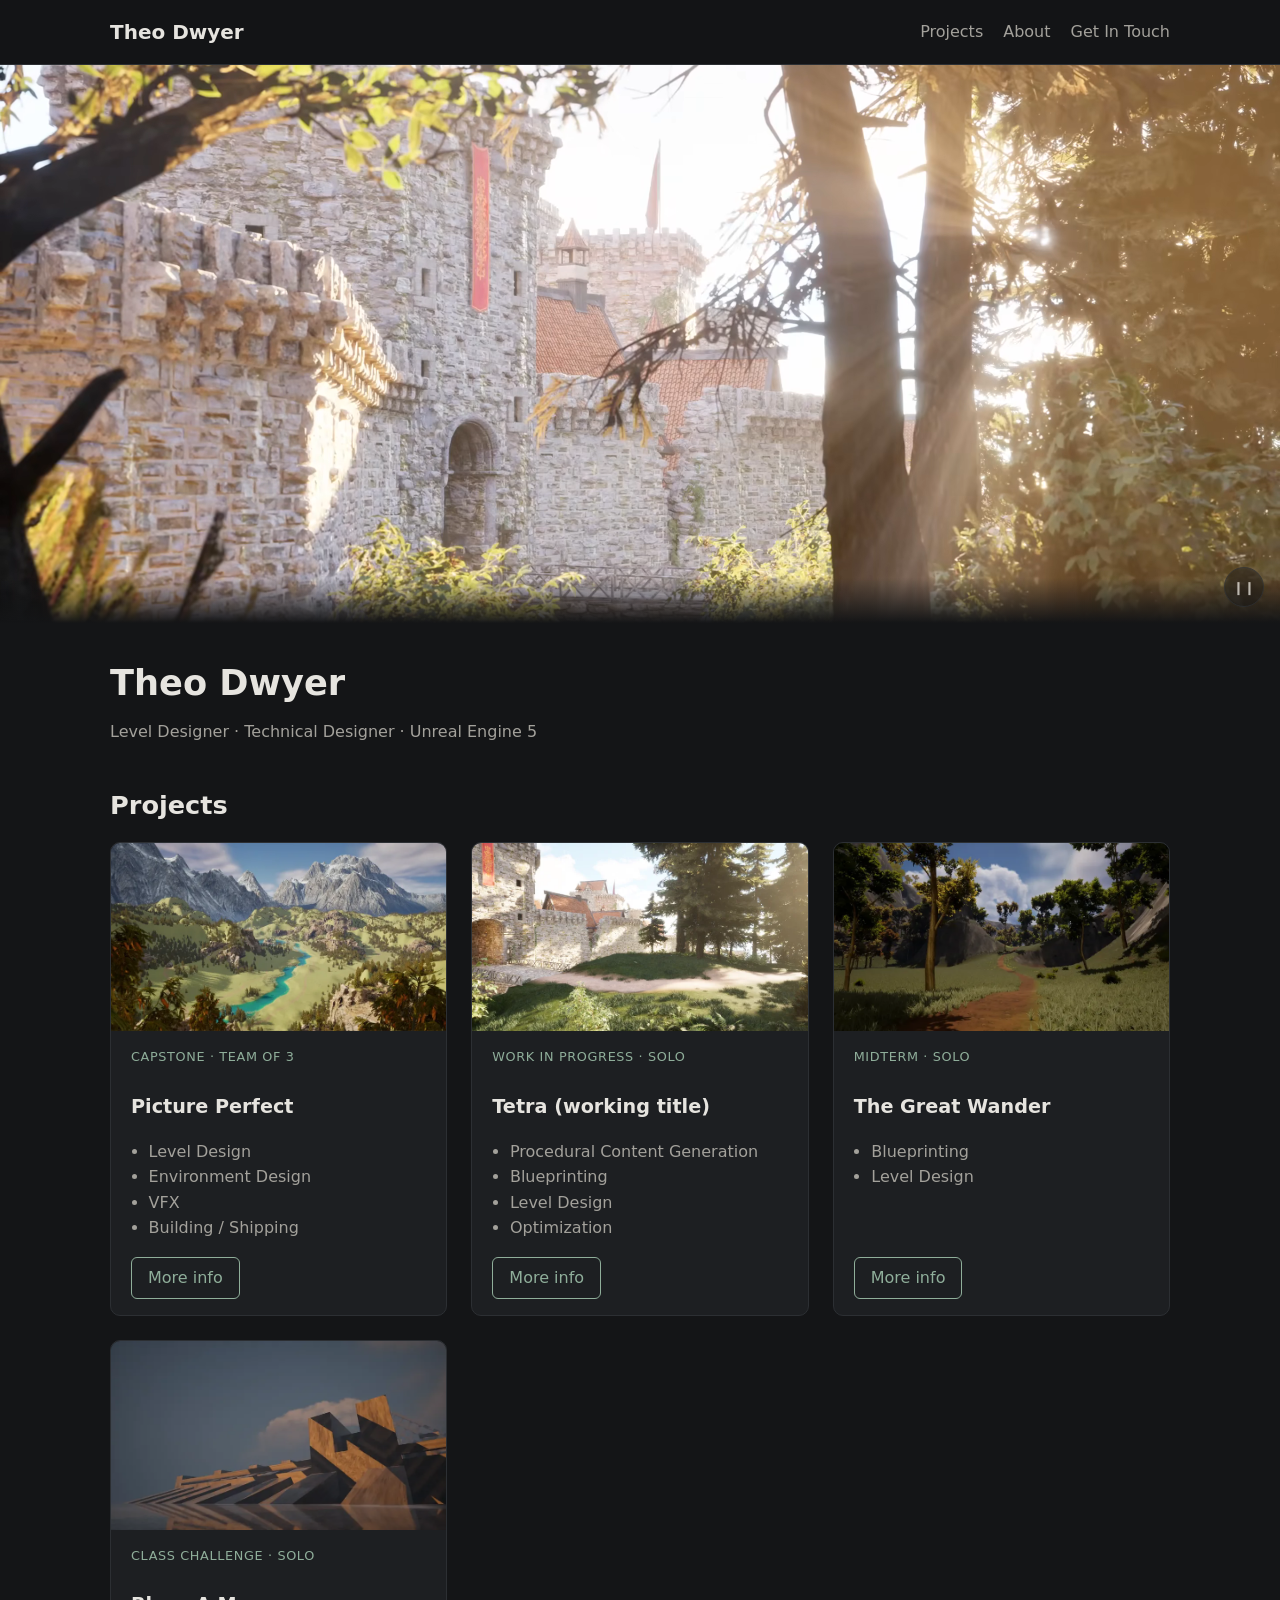
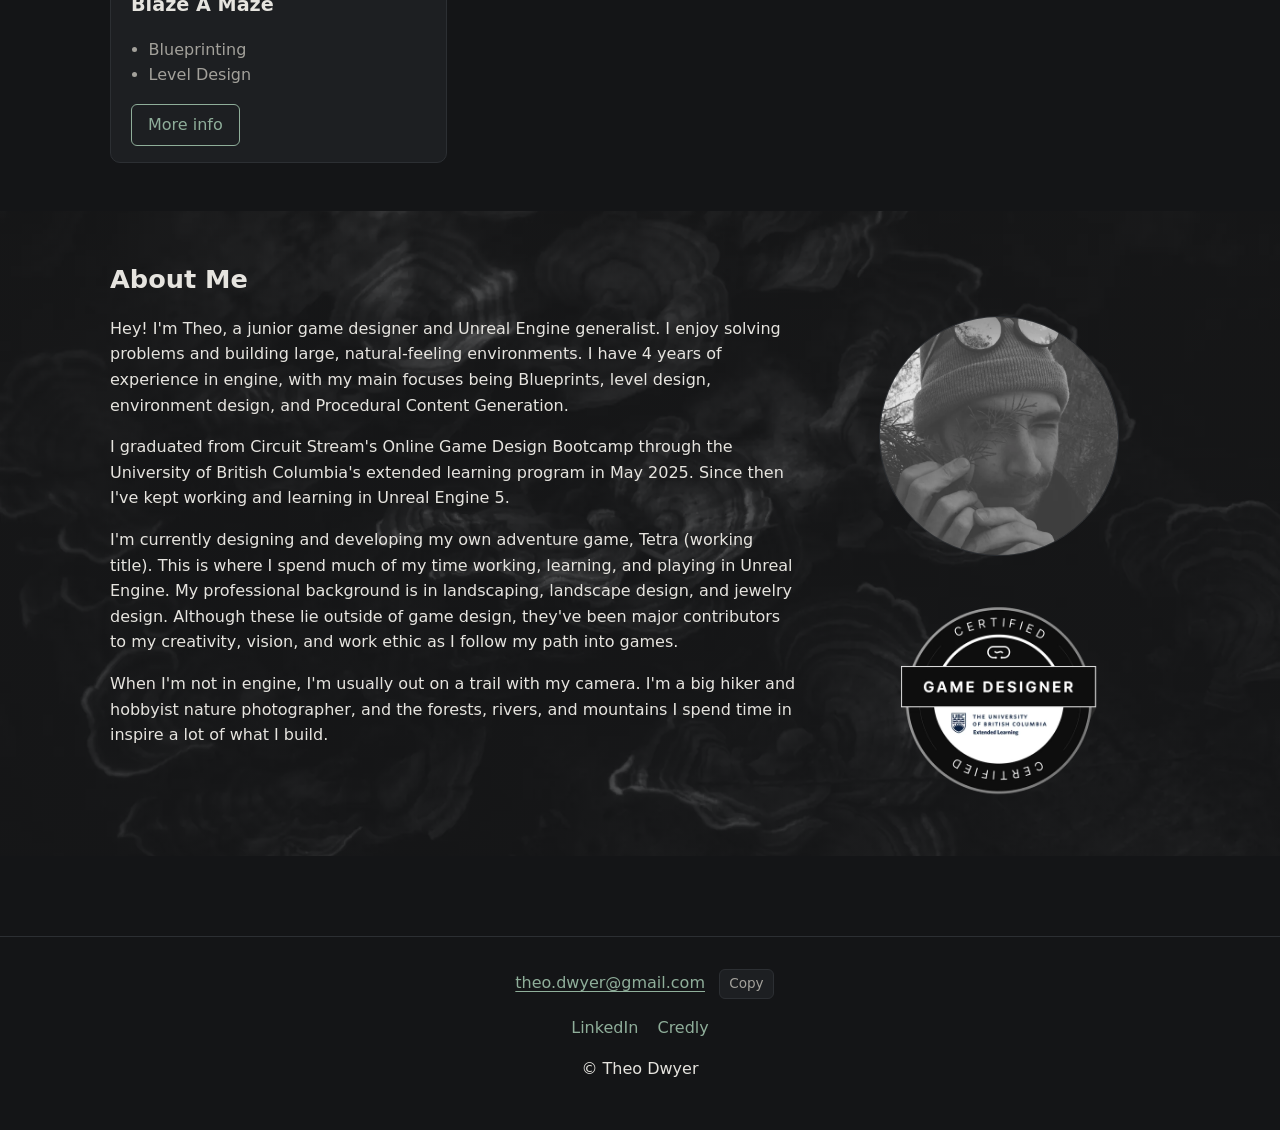
==== index.html @ 7d25a343 "About photo caption: Me in the junipers Co-Authored-By: Claude Opus 5.5 <noreply@anthropic.com> Clau" ====
<!DOCTYPE html>
<html lang="en">
<head>
<meta charset="UTF-8">
<meta name="viewport" content="width=device-width, initial-scale=1">
<title>Theo Dwyer | Level & Technical Designer</title>
<meta name="description" content="Portfolio of Theo Dwyer, junior level and technical designer working in Unreal Engine 5.">
<link rel="stylesheet" href="style.css?v=12">
</head>
<body>
<header><nav>
  <a class="name" href="index.html">Theo Dwyer</a>
  <ul><li><a href="#projects">Projects</a></li><li><a href="#about">About</a></li><li><a href="#contact">Get In Touch</a></li></ul>
</nav></header>

<section class="hero" style="background-image:url('video/tetra-hero-poster.webp?v=3')">
  <video autoplay muted loop playsinline preload="metadata" poster="video/tetra-hero-poster.webp?v=3" aria-hidden="true"></video>
  <button class="hero-toggle" type="button" aria-label="Pause background video">&#10073;&#10073;</button>
</section>
<script>
(function () {
  var hero = document.querySelector('.hero'), v = hero.querySelector('video'), b = hero.querySelector('.hero-toggle');
  // Visitors who prefer reduced motion just see the still frame, and the video never downloads.
  if (window.matchMedia('(prefers-reduced-motion: reduce)').matches) { v.remove(); b.remove(); return; }
  // Big screens get 1080p (AV1 where the browser supports it, otherwise H.264); phones get a lighter 720p file.
  var wide = window.matchMedia('(min-width: 900px)').matches;
  v.src = !wide ? 'video/tetra-hero-720.mp4?v=3'
    : v.canPlayType('video/mp4; codecs="av01.0.08M.08"') ? 'video/tetra-hero-1080-av1.mp4?v=3'
    : 'video/tetra-hero-1080.mp4?v=3';
  function sync() {
    b.innerHTML = v.paused ? '&#9654;' : '&#10073;&#10073;';
    b.setAttribute('aria-label', v.paused ? 'Play background video' : 'Pause background video');
  }
  v.addEventListener('play', sync); v.addEventListener('pause', sync); sync();
  v.addEventListener('error', function () { b.remove(); });
  b.addEventListener('click', function () { if (v.paused) { v.play().catch(function () {}); } else { v.pause(); } });
})();
</script>

<main>
  <h1>Theo Dwyer</h1>
  <p class="muted">Level Designer · Technical Designer · Unreal Engine 5</p>

  <h2 id="projects">Projects</h2>
  <div class="grid">
    <!-- To add a project: copy one card, change the image, text, and link -->
    <div class="card">
      <a class="card-img" href="picture-perfect.html" tabindex="-1" aria-hidden="true"><img src="images/picture-perfect/picture-perfect-landscape1billion-card.webp" alt=""></a>
      <div class="body">
        <span class="tag">Capstone · Team of 3</span>
        <h3>Picture Perfect</h3>
        <ul><li>Level Design</li><li>Environment Design</li><li>VFX</li><li>Building / Shipping</li></ul>
        <a class="btn" href="picture-perfect.html">More info</a>
      </div>
    </div>
    <div class="card">
      <a class="card-img" href="tetra.html" tabindex="-1" aria-hidden="true"><img loading="lazy" src="images/tetra/screenshot00163-card.webp" alt=""></a>
      <div class="body">
        <span class="tag">Work in progress · Solo</span>
        <h3>Tetra (working title)</h3>
        <ul><li>Procedural Content Generation</li><li>Blueprinting</li><li>Level Design</li><li>Optimization</li></ul>
        <a class="btn" href="tetra.html">More info</a>
      </div>
    </div>
    <div class="card">
      <a class="card-img" href="the-great-wander.html" tabindex="-1" aria-hidden="true"><img loading="lazy" src="images/the-great-wander/screenshot00004-card.webp" alt=""></a>
      <div class="body">
        <span class="tag">Midterm · Solo</span>
        <h3>The Great Wander</h3>
        <ul><li>Blueprinting</li><li>Level Design</li></ul>
        <a class="btn" href="the-great-wander.html">More info</a>
      </div>
    </div>
    <div class="card">
      <a class="card-img" href="blaze-a-maze.html" tabindex="-1" aria-hidden="true"><img loading="lazy" src="images/blaze-a-maze/screenshot00019-card.webp" alt=""></a>
      <div class="body">
        <span class="tag">Class challenge · Solo</span>
        <h3>Blaze A Maze</h3>
        <ul><li>Blueprinting</li><li>Level Design</li></ul>
        <a class="btn" href="blaze-a-maze.html">More info</a>
      </div>
    </div>
  </div>

<section class="about-band" aria-labelledby="about">
  <h2 id="about">About Me</h2>
  <div class="about">
    <div>
      <p>Hey! I'm Theo, a junior game designer and Unreal Engine generalist. I enjoy solving problems and building large, natural-feeling environments. I have 4 years of experience in engine, with my main focuses being Blueprints, level design, environment design, and Procedural Content Generation.</p>
      <p>I graduated from Circuit Stream's Online Game Design Bootcamp through the University of British Columbia's extended learning program in May 2025. Since then I've kept working and learning in Unreal Engine 5.</p>
      <p>I'm currently designing and developing my own adventure game, Tetra (working title). This is where I spend much of my time working, learning, and playing in Unreal Engine. My professional background is in landscaping, landscape design, and jewelry design. Although these lie outside of game design, they've been major contributors to my creativity, vision, and work ethic as I follow my path into games.</p>
      <p>When I'm not in engine, I'm usually out on a trail with my camera. I'm a big hiker and hobbyist nature photographer, and the forests, rivers, and mountains I spend time in inspire a lot of what I build.</p>
    </div>
    <div class="pics">
      <img class="portrait" loading="lazy" src="images/about/juniper-portrait.webp" width="640" height="640" alt="Me in the junipers">
      <a class="badge" href="https://www.credly.com/badges/b016af10-5c86-4a6a-9766-f2f35e834133/public_url" title="View my certification on Credly"><img loading="lazy" src="images/about/certified-game-designer-badge.webp" width="480" height="480" alt="Certified Game Designer badge, Circuit Stream and UBC Extended Learning. Opens on Credly"></a>
    </div>
  </div>
</section>
</main>

<footer id="contact">
  <p><a href="mailto:theo.dwyer@gmail.com">theo.dwyer@gmail.com</a></p>
  <p><a href="https://www.linkedin.com/in/theo-dwyer">LinkedIn</a><a href="https://www.credly.com/badges/b016af10-5c86-4a6a-9766-f2f35e834133/public_url">Credly</a></p>
  <p>© Theo Dwyer</p>
</footer>
<script src="lightbox.js?v=4" defer></script>
<script src="site.js?v=1" defer></script>
<script data-goatcounter="https://ehlien8.goatcounter.com/count" async src="https://gc.zgo.at/count.js"></script>
</body>
</html>
---- style.css ----
:root{--bg:#141517;--panel:#1d1f22;--text:#e6e4df;--muted:#a3a19b;--accent:#8fae9a;--line:#2c2f33}
*{box-sizing:border-box;margin:0;padding:0}
body{background:var(--bg);color:var(--text);font-family:system-ui,-apple-system,"Segoe UI",Roboto,sans-serif;line-height:1.6}
[id]{scroll-margin-top:6rem}
a{color:var(--accent);text-decoration:none}a:hover{text-decoration:underline}
img{max-width:100%;display:block;border-radius:6px}
header{position:sticky;top:0;background:rgba(20,21,23,.92);backdrop-filter:blur(6px);border-bottom:1px solid var(--line);z-index:10}
nav{max-width:1100px;margin:auto;display:flex;justify-content:space-between;align-items:center;padding:1rem 1.25rem;flex-wrap:wrap;gap:.5rem}
nav .name{font-size:1.25rem;font-weight:600;color:var(--text)}
nav ul{list-style:none;display:flex;gap:1.25rem}nav ul a{color:var(--muted)}nav ul a:hover{color:var(--text)}
main{max-width:1100px;margin:auto;padding:2rem 1.25rem}
h1{font-size:2.2rem;margin-bottom:.5rem}h2{font-size:1.6rem;margin:2.5rem 0 1rem}h3{font-size:1.2rem;margin:1.5rem 0 .5rem}
p{margin-bottom:1rem;color:var(--text)}.muted{color:var(--muted)}
.grid{display:grid;grid-template-columns:repeat(auto-fit,minmax(min(260px,100%),1fr));gap:1.5rem}
.card{background:var(--panel);border:1px solid var(--line);border-radius:10px;overflow:hidden;display:flex;flex-direction:column;transition:transform .15s}
.card:hover{transform:translateY(-3px)}
.card img{border-radius:0;aspect-ratio:16/9;object-fit:cover}
.card .body{padding:1rem 1.25rem;flex:1;display:flex;flex-direction:column}
.card .tag{font-size:.8rem;color:var(--accent);text-transform:uppercase;letter-spacing:.05em}
.card ul{margin:.5rem 0 1rem 1.1rem;color:var(--muted)}
.btn{margin-top:auto;display:inline-block;border:1px solid var(--accent);padding:.45rem 1rem;border-radius:6px;align-self:flex-start}
.btn:hover{background:var(--accent);color:var(--bg);text-decoration:none}
.about{display:grid;grid-template-columns:2fr 1fr;gap:2rem;align-items:start}
.about .pics{display:grid;gap:1rem}
.gallery{display:grid;grid-template-columns:repeat(auto-fit,minmax(min(300px,100%),1fr));gap:1rem;margin:1rem 0}
.video{position:relative;padding-top:56.25%;margin:1rem 0}.video iframe{position:absolute;inset:0;width:100%;height:100%;border:0;border-radius:6px}
footer{border-top:1px solid var(--line);margin-top:3rem;padding:2rem 1.25rem;text-align:center;color:var(--muted)}
footer a{margin:0 .6rem}
@media(max-width:700px){.about{grid-template-columns:1fr}h1{font-size:1.8rem}}
/* Gallery rows: every image the same shape so rows line up; four-image rows become 2x2 */
@media(min-width:640px){.gallery:has(>:nth-child(4):last-child){grid-template-columns:repeat(2,1fr)}}
.gallery>img,.gallery>figure img{width:100%;aspect-ratio:16/9;object-fit:cover}
.gallery figure{margin:0}
figcaption{margin-top:.4rem;font-size:.9rem}
/* Click-to-enlarge */
main img:not(.card img){cursor:zoom-in}
main img:not(.card img):focus-visible{outline:2px solid var(--accent);outline-offset:3px}
.lightbox{border:0;padding:0;background:transparent;max-width:none;max-height:none;width:100vw;height:100vh;color:var(--text)}
.lightbox::backdrop{background:rgba(10,11,12,.92)}
.lightbox[open]{display:flex;flex-direction:column;align-items:center;justify-content:center;gap:.75rem}
.lightbox img{max-width:calc(100vw - 8rem);max-height:84vh;width:auto;height:auto;object-fit:contain;border-radius:8px;border:1px solid var(--line);box-shadow:0 12px 40px rgba(0,0,0,.6);cursor:zoom-out}
.lightbox p{margin:0;color:var(--muted);text-align:center;padding:0 1rem}
.lightbox button{position:absolute;background:var(--panel);color:var(--text);border:1px solid var(--line);border-radius:6px;font-size:1.4rem;line-height:1;width:2.75rem;height:2.75rem;cursor:pointer}
.lightbox button:hover{border-color:var(--accent)}
.lightbox .lb-close{top:1rem;right:1rem}
.lightbox .lb-prev{left:1rem;top:50%;transform:translateY(-50%)}
.lightbox .lb-next{right:1rem;top:50%;transform:translateY(-50%)}
@media(max-width:700px){.lightbox img{max-width:94vw}.lightbox .lb-prev,.lightbox .lb-next{top:auto;bottom:1rem;transform:none}}
/* Home page video banner */
.hero{position:relative;height:min(62vh,640px);overflow:hidden;background:var(--panel) center/cover no-repeat}
.hero video{position:absolute;inset:0;width:100%;height:100%;object-fit:cover}
.hero::after{content:"";position:absolute;left:0;right:0;bottom:0;height:8%;background:linear-gradient(to bottom,transparent,var(--bg));pointer-events:none}
@media(max-width:700px){.hero{height:42vh}}
@media(prefers-reduced-motion:reduce){.hero video{display:none}}
.hero-toggle{position:absolute;right:1rem;bottom:1rem;z-index:2;width:2.5rem;height:2.5rem;border-radius:50%;border:1px solid var(--line);background:rgba(20,21,23,.6);color:var(--text);font-size:.8rem;cursor:pointer;opacity:.75}
.hero-toggle:hover,.hero-toggle:focus-visible{opacity:1;border-color:var(--accent)}
/* Project videos */
.video-fig{margin:1.25rem 0}
.video-fig video{width:100%;height:auto;display:block;border-radius:6px;background:#000}
.gallery .video-fig{margin:0}
.gallery .video-fig video{aspect-ratio:16/9;object-fit:contain}
.about .badge{display:block;width:min(220px,70%);justify-self:center;margin-top:.5rem}
.about .badge img{width:100%;height:auto;border-radius:0;transition:transform .15s}
.about .badge:hover img{transform:scale(1.03)}
main a img{cursor:pointer}
/* About: full-width band over Theo's turkey tail photo */
.about-band{width:100vw;margin:3rem 0 0 calc(50% - 50vw);padding:3rem max(1.25rem,calc(50vw - 550px + 1.25rem));background:linear-gradient(rgba(20,21,23,.55),rgba(20,21,23,.68)),url("images/about/turkey-tails-bg.webp") center/cover no-repeat}
.about-band h2{margin-top:0}
.about .pics{justify-items:center;gap:1.5rem}
.about .portrait{width:min(260px,70%);aspect-ratio:1;height:auto;object-fit:cover;border-radius:50%;border:1px solid var(--line)}
@media(max-width:700px){.about-band{padding:2.5rem 1.25rem}.about .pics{order:-1}}
.card-img{display:block}
.card-img img{transition:opacity .15s}
.card-img:hover img{opacity:.85}
footer a[href^="mailto:"]{text-decoration:underline;text-underline-offset:3px}
.copy-email{margin-left:.25rem;padding:.2rem .6rem;border:1px solid var(--line);border-radius:6px;background:var(--panel);color:var(--muted);font:inherit;font-size:.85rem;cursor:pointer}
.copy-email:hover,.copy-email:focus-visible{color:var(--text);border-color:var(--accent)}
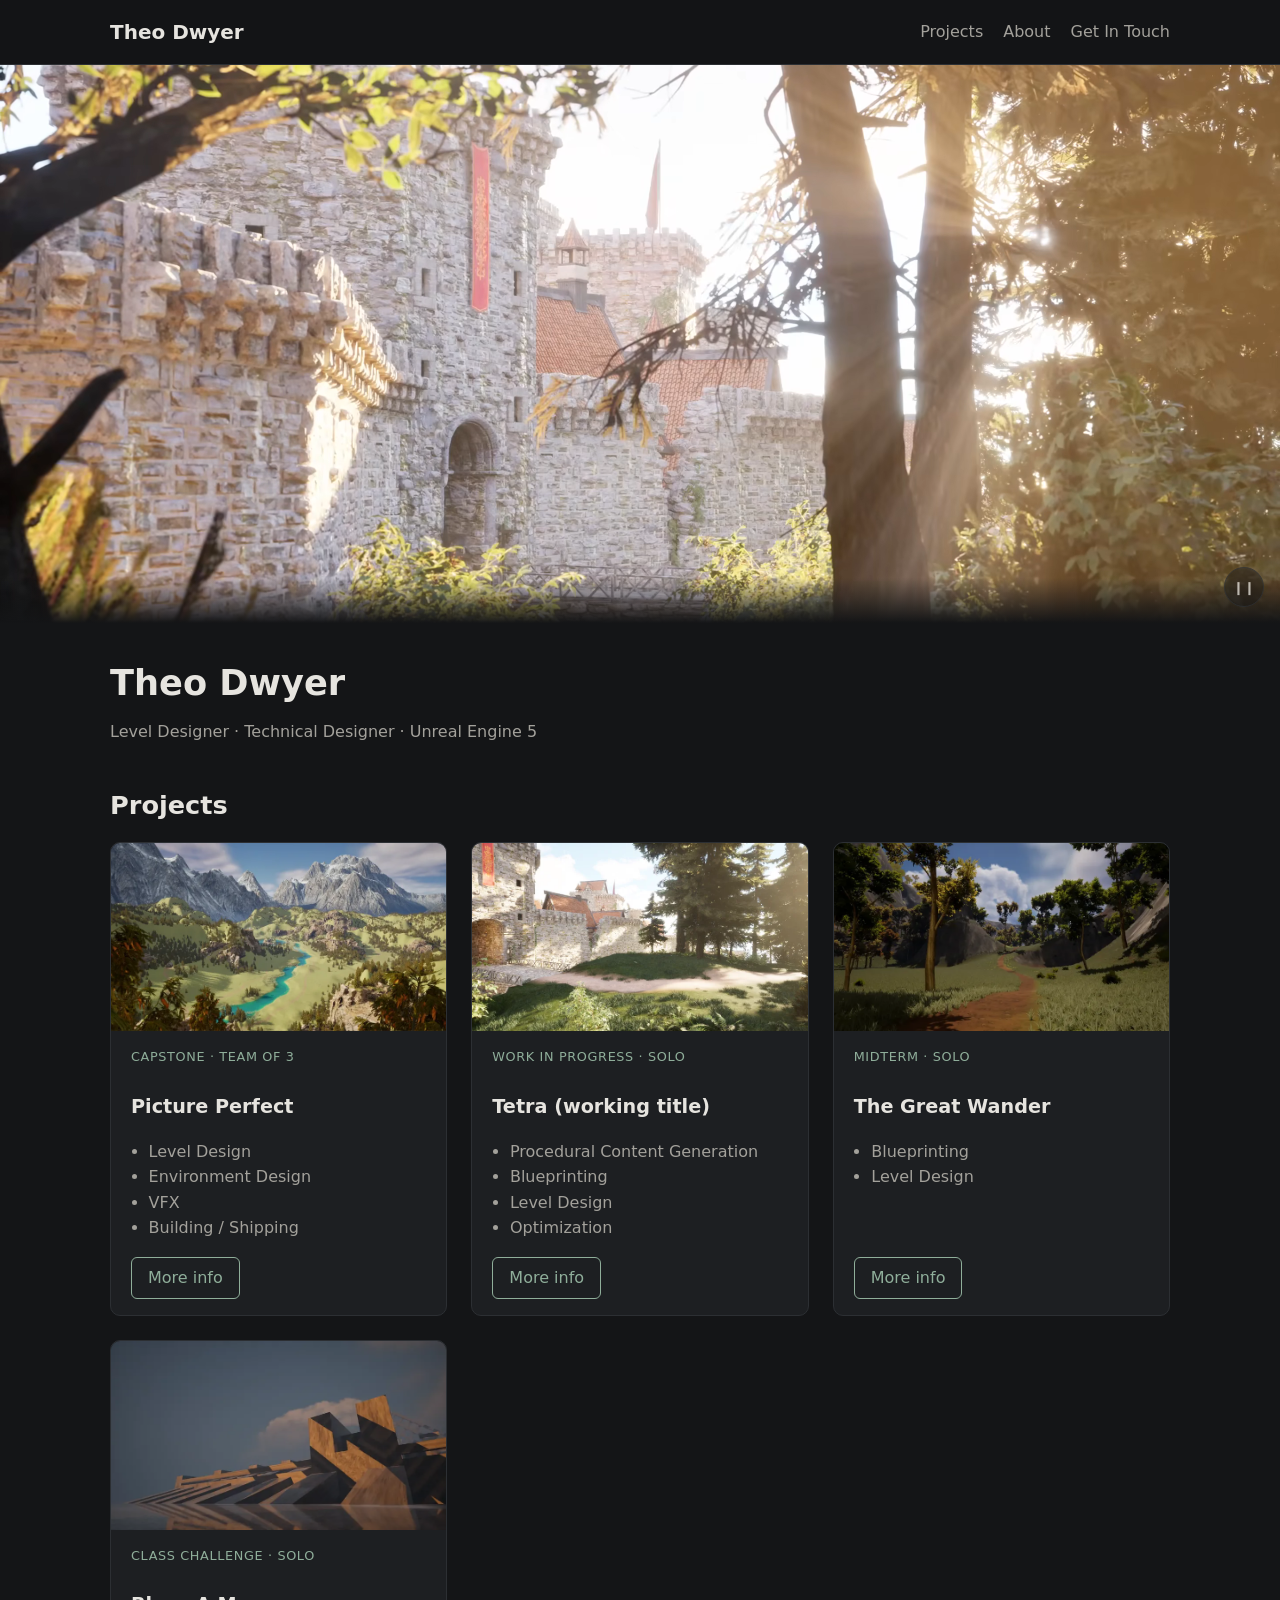
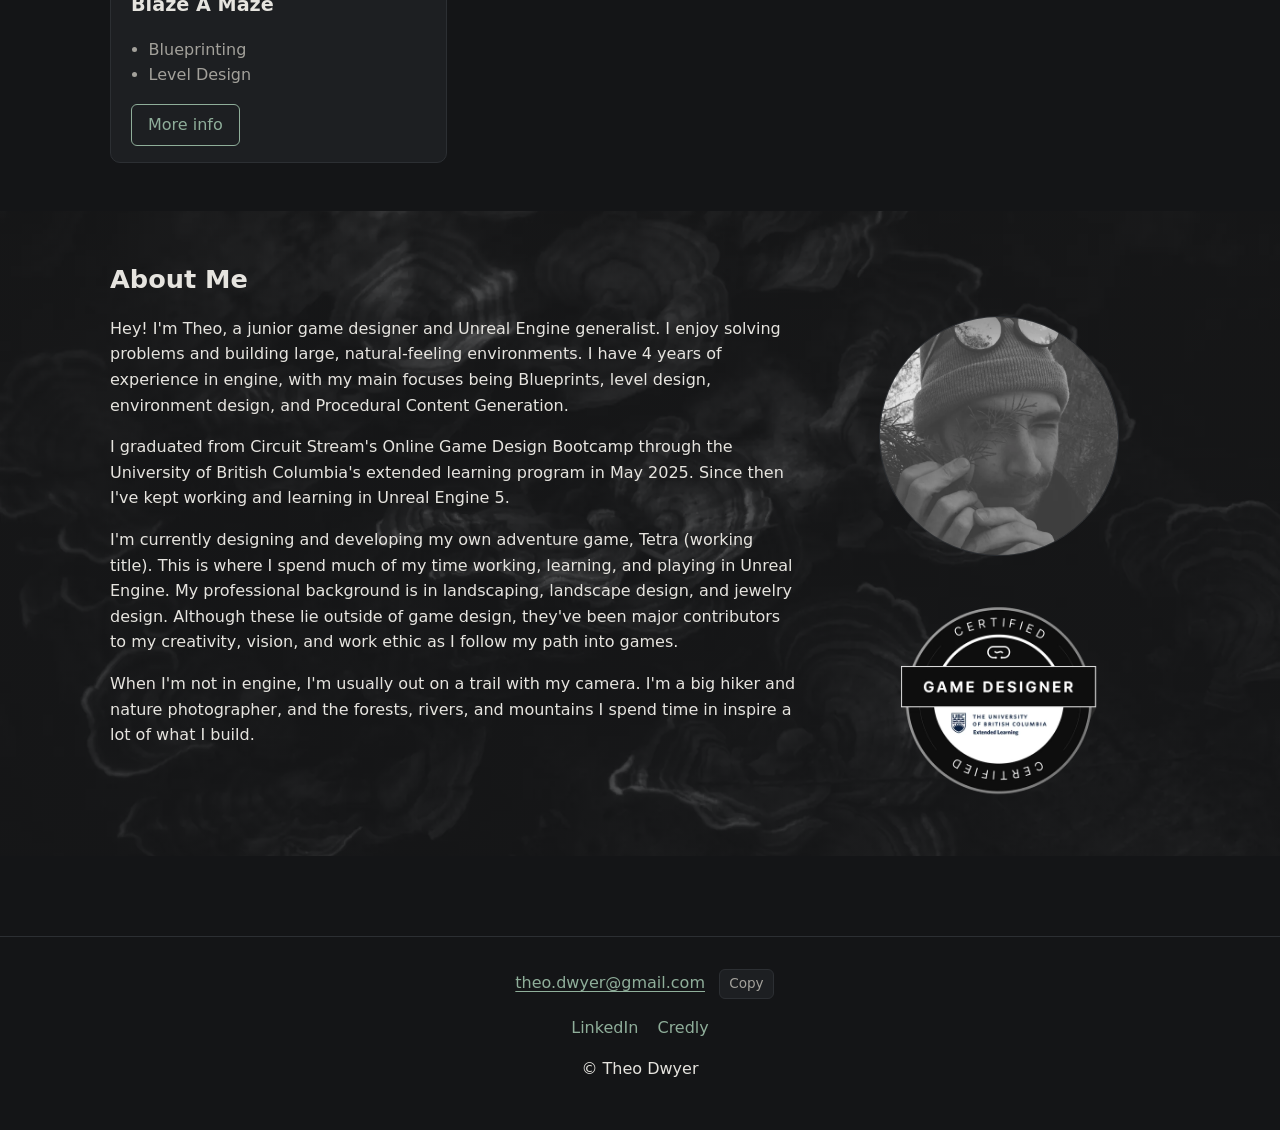
==== commit 6c98d757: "About: drop 'hobbyist' Co-Authored-By: Claude Opus 5.5 <noreply@anthropic.com> Claude-Session: https" ====
--- a/index.html
+++ b/index.html
@@ -89,7 +89,7 @@
       <p>Hey! I'm Theo, a junior game designer and Unreal Engine generalist. I enjoy solving problems and building large, natural-feeling environments. I have 4 years of experience in engine, with my main focuses being Blueprints, level design, environment design, and Procedural Content Generation.</p>
       <p>I graduated from Circuit Stream's Online Game Design Bootcamp through the University of British Columbia's extended learning program in May 2025. Since then I've kept working and learning in Unreal Engine 5.</p>
       <p>I'm currently designing and developing my own adventure game, Tetra (working title). This is where I spend much of my time working, learning, and playing in Unreal Engine. My professional background is in landscaping, landscape design, and jewelry design. Although these lie outside of game design, they've been major contributors to my creativity, vision, and work ethic as I follow my path into games.</p>
-      <p>When I'm not in engine, I'm usually out on a trail with my camera. I'm a big hiker and hobbyist nature photographer, and the forests, rivers, and mountains I spend time in inspire a lot of what I build.</p>
+      <p>When I'm not in engine, I'm usually out on a trail with my camera. I'm a big hiker and nature photographer, and the forests, rivers, and mountains I spend time in inspire a lot of what I build.</p>
     </div>
     <div class="pics">
       <img class="portrait" loading="lazy" src="images/about/juniper-portrait.webp" width="640" height="640" alt="Me in the junipers">
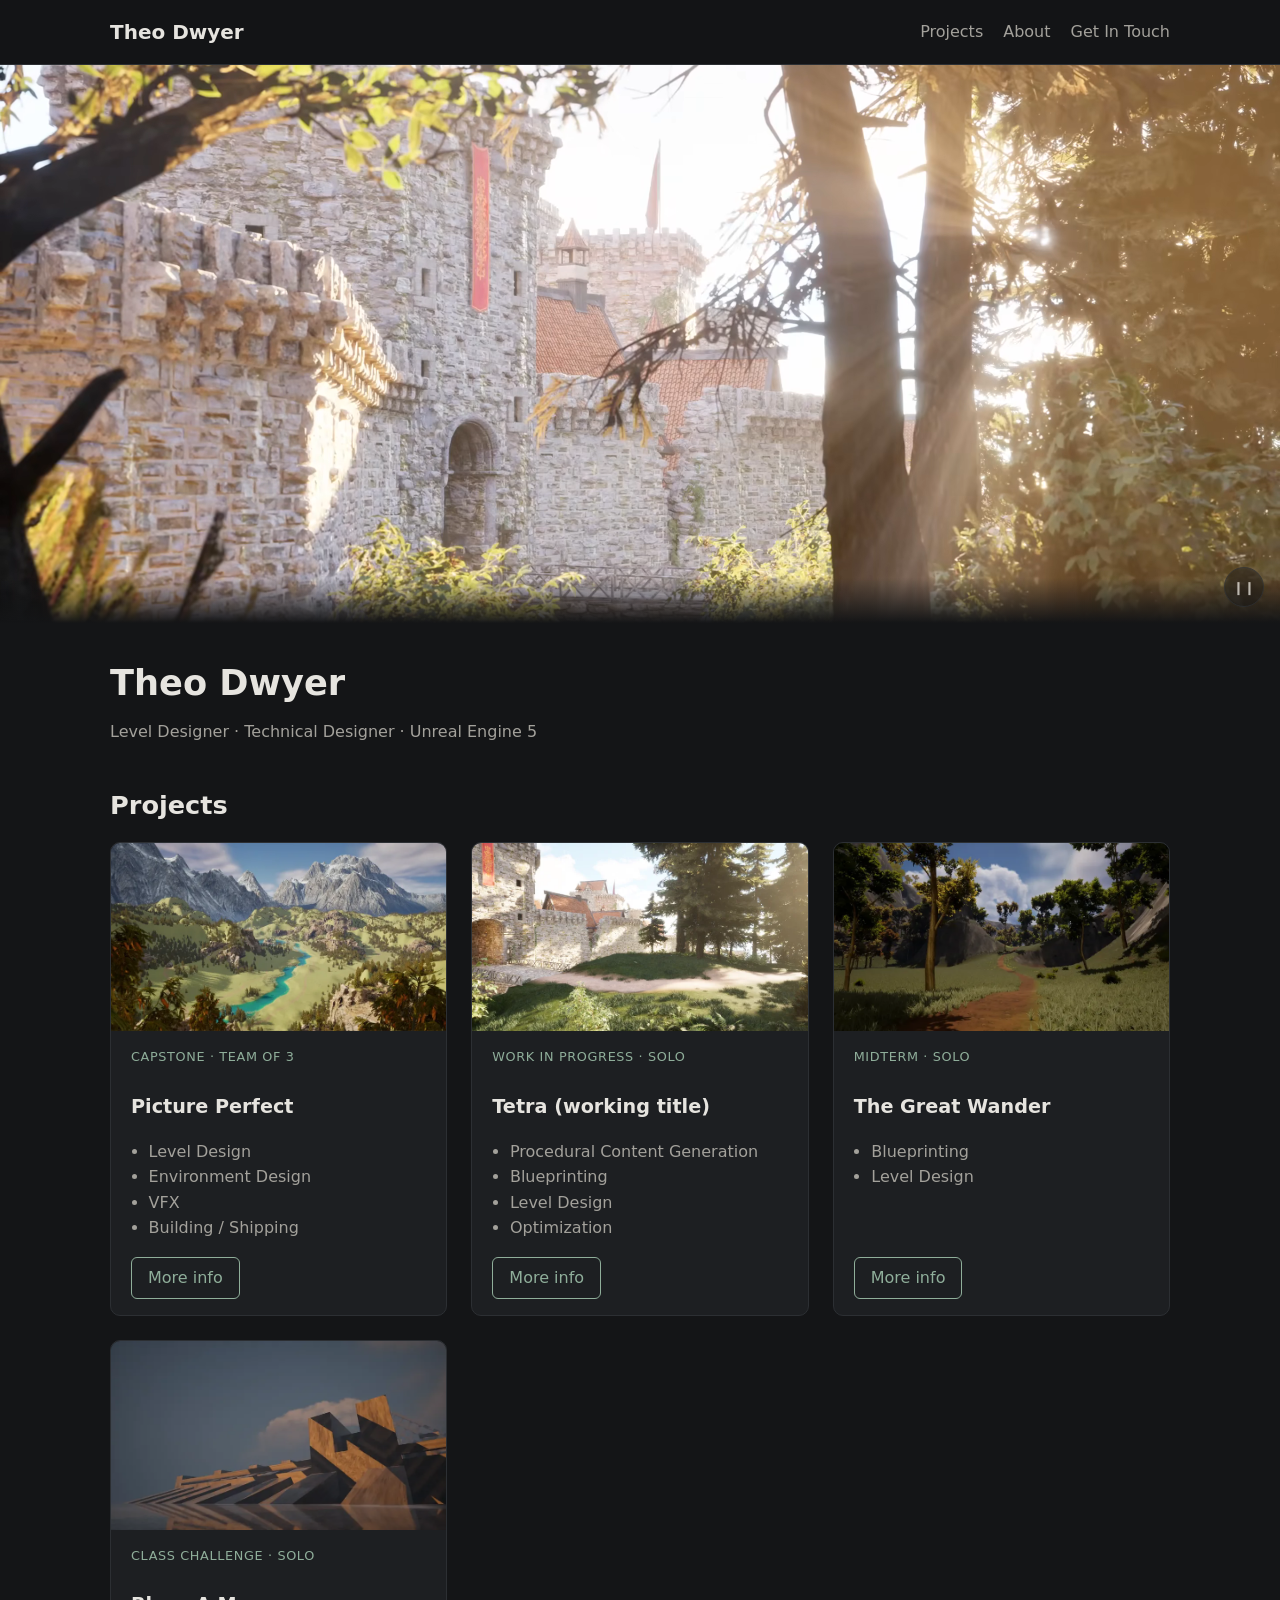
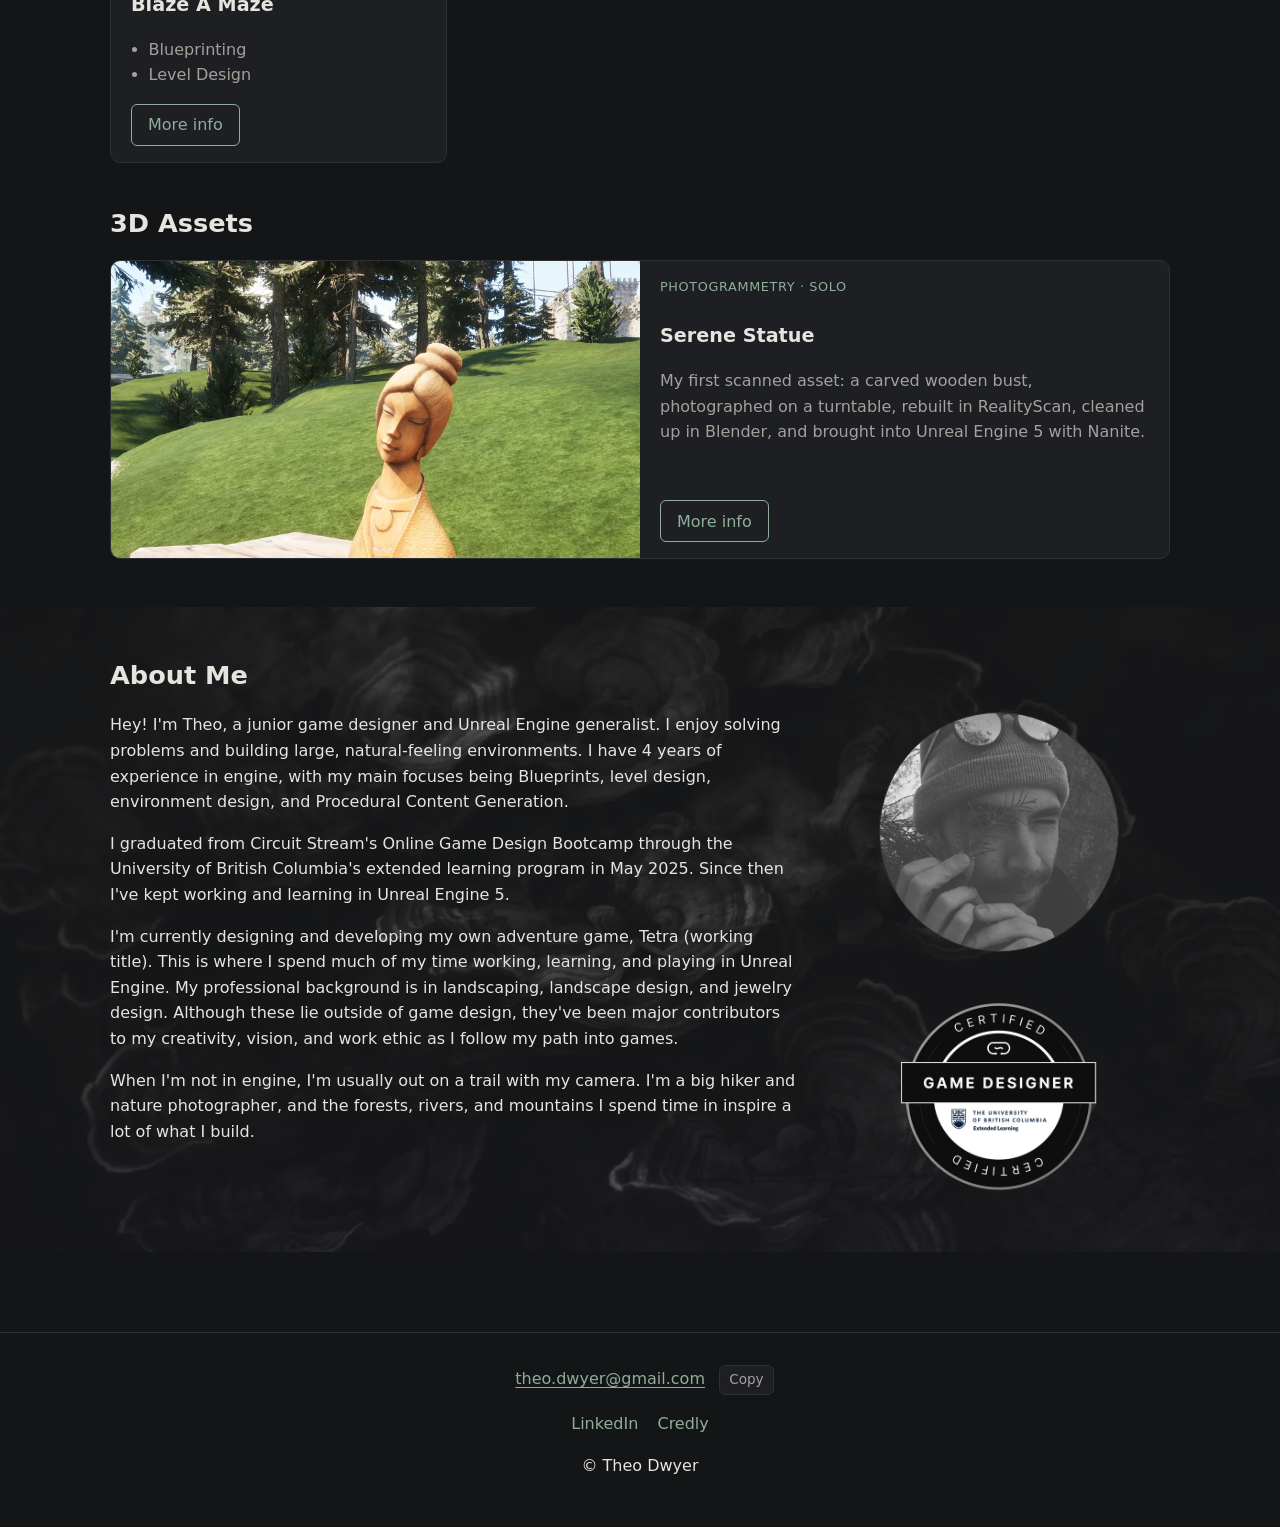
==== commit e7045f72: "Add Serene Statue photogrammetry page and 3D Assets section on home Co-Authored-By: Claude Opus 5.5 " ====
--- a/index.html
+++ b/index.html
@@ -5,7 +5,7 @@
 <meta name="viewport" content="width=device-width, initial-scale=1">
 <title>Theo Dwyer | Level & Technical Designer</title>
 <meta name="description" content="Portfolio of Theo Dwyer, junior level and technical designer working in Unreal Engine 5.">
-<link rel="stylesheet" href="style.css?v=12">
+<link rel="stylesheet" href="style.css?v=13">
 </head>
 <body>
 <header><nav>
@@ -82,6 +82,17 @@
     </div>
   </div>
 
+  <h2 id="assets">3D Assets</h2>
+  <div class="card feature">
+    <a class="card-img" href="serene-statue.html" tabindex="-1" aria-hidden="true"><img loading="lazy" src="images/serene-statue/in-forest-card.webp" alt=""></a>
+    <div class="body">
+      <span class="tag">Photogrammetry · Solo</span>
+      <h3>Serene Statue</h3>
+      <p class="muted">My first scanned asset: a carved wooden bust, photographed on a turntable, rebuilt in RealityScan, cleaned up in Blender, and brought into Unreal Engine 5 with Nanite.</p>
+      <a class="btn" href="serene-statue.html">More info</a>
+    </div>
+  </div>
+
 <section class="about-band" aria-labelledby="about">
   <h2 id="about">About Me</h2>
   <div class="about">
--- a/style.css
+++ b/style.css
@@ -75,3 +75,8 @@
 footer a[href^="mailto:"]{text-decoration:underline;text-underline-offset:3px}
 .copy-email{margin-left:.25rem;padding:.2rem .6rem;border:1px solid var(--line);border-radius:6px;background:var(--panel);color:var(--muted);font:inherit;font-size:.85rem;cursor:pointer}
 .copy-email:hover,.copy-email:focus-visible{color:var(--text);border-color:var(--accent)}
+.gallery.r43>img,.gallery.r43>figure img{aspect-ratio:4/3}
+.card.feature{display:grid;grid-template-columns:1fr 1fr}
+.card.feature .card-img img{width:100%;height:100%}
+.card.feature .body p{margin:.5rem 0 1rem}
+@media(max-width:700px){.card.feature{grid-template-columns:1fr}.card.feature .card-img img{height:auto}}
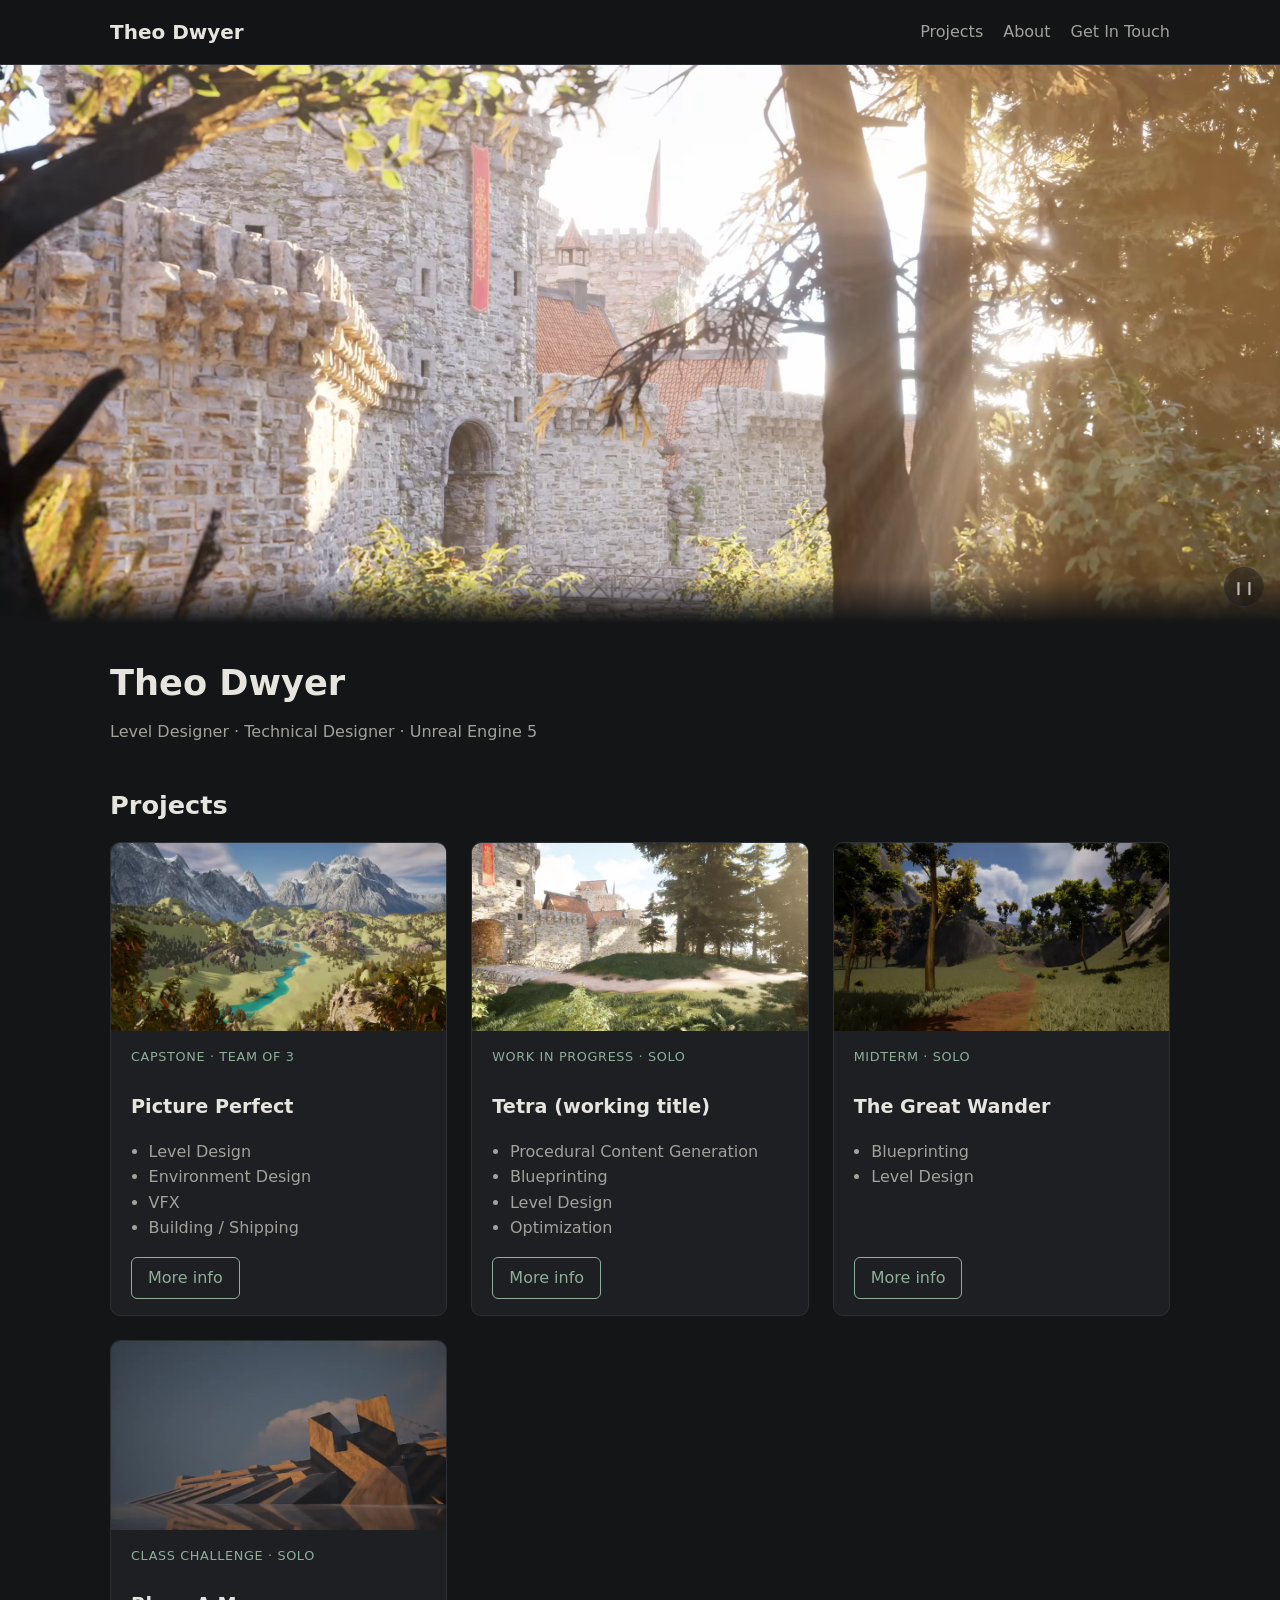
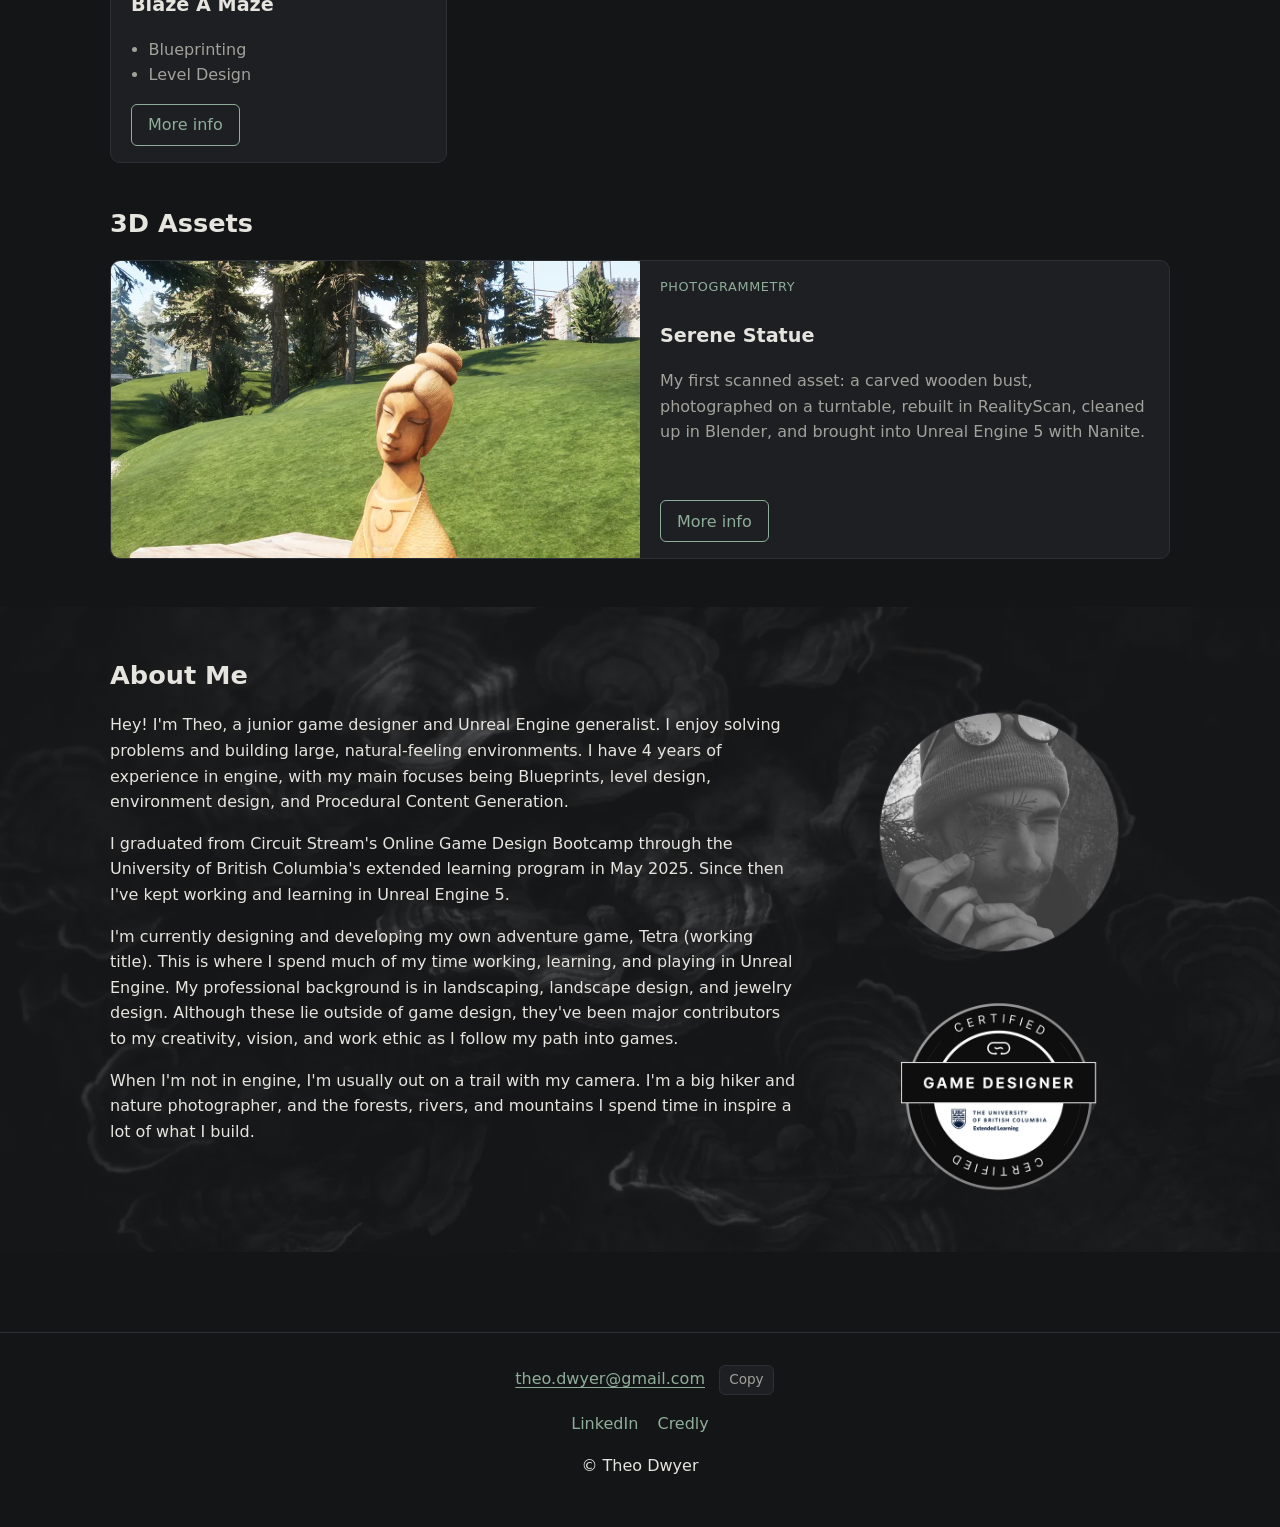
==== commit 380662e5: "Serene Statue: Theo's wording changes, drop 'Solo' Co-Authored-By: Claude Opus 5.5 <noreply@anthropi" ====
--- a/index.html
+++ b/index.html
@@ -86,7 +86,7 @@
   <div class="card feature">
     <a class="card-img" href="serene-statue.html" tabindex="-1" aria-hidden="true"><img loading="lazy" src="images/serene-statue/in-forest-card.webp" alt=""></a>
     <div class="body">
-      <span class="tag">Photogrammetry · Solo</span>
+      <span class="tag">Photogrammetry</span>
       <h3>Serene Statue</h3>
       <p class="muted">My first scanned asset: a carved wooden bust, photographed on a turntable, rebuilt in RealityScan, cleaned up in Blender, and brought into Unreal Engine 5 with Nanite.</p>
       <a class="btn" href="serene-statue.html">More info</a>
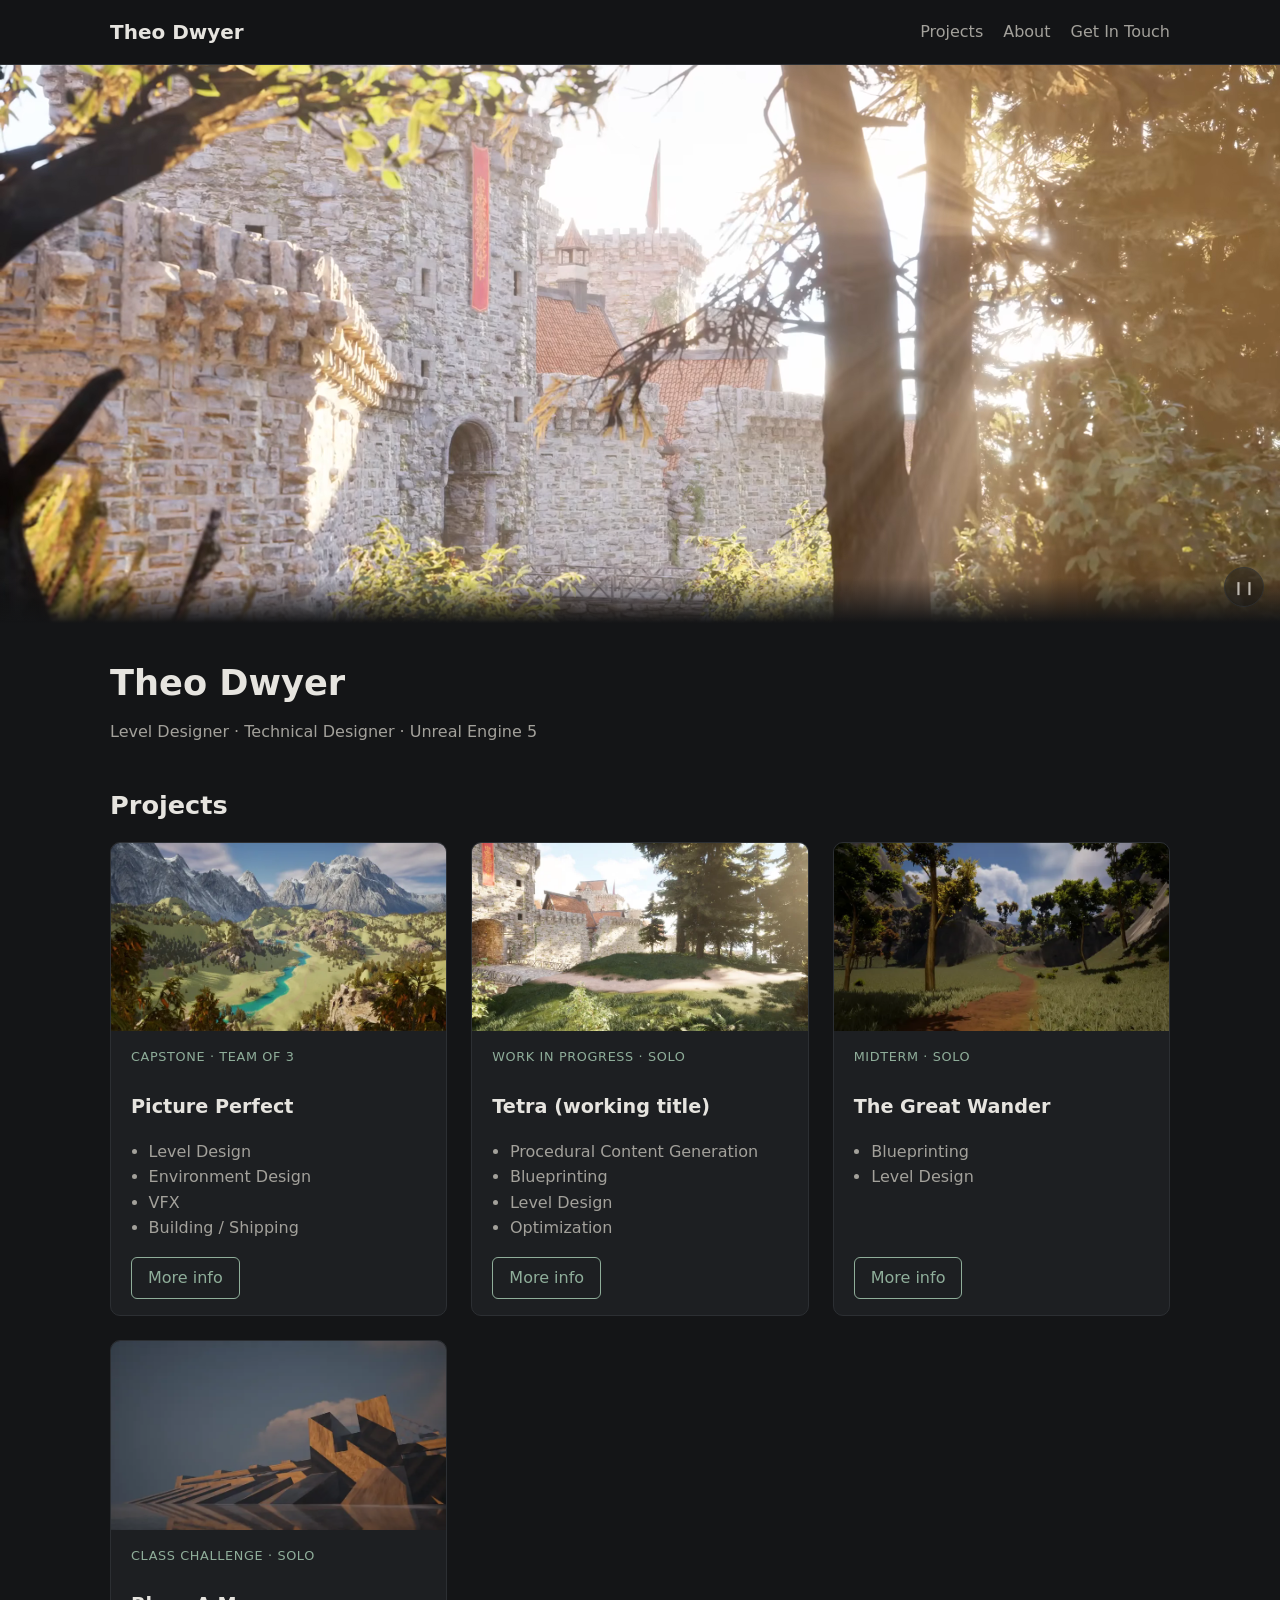
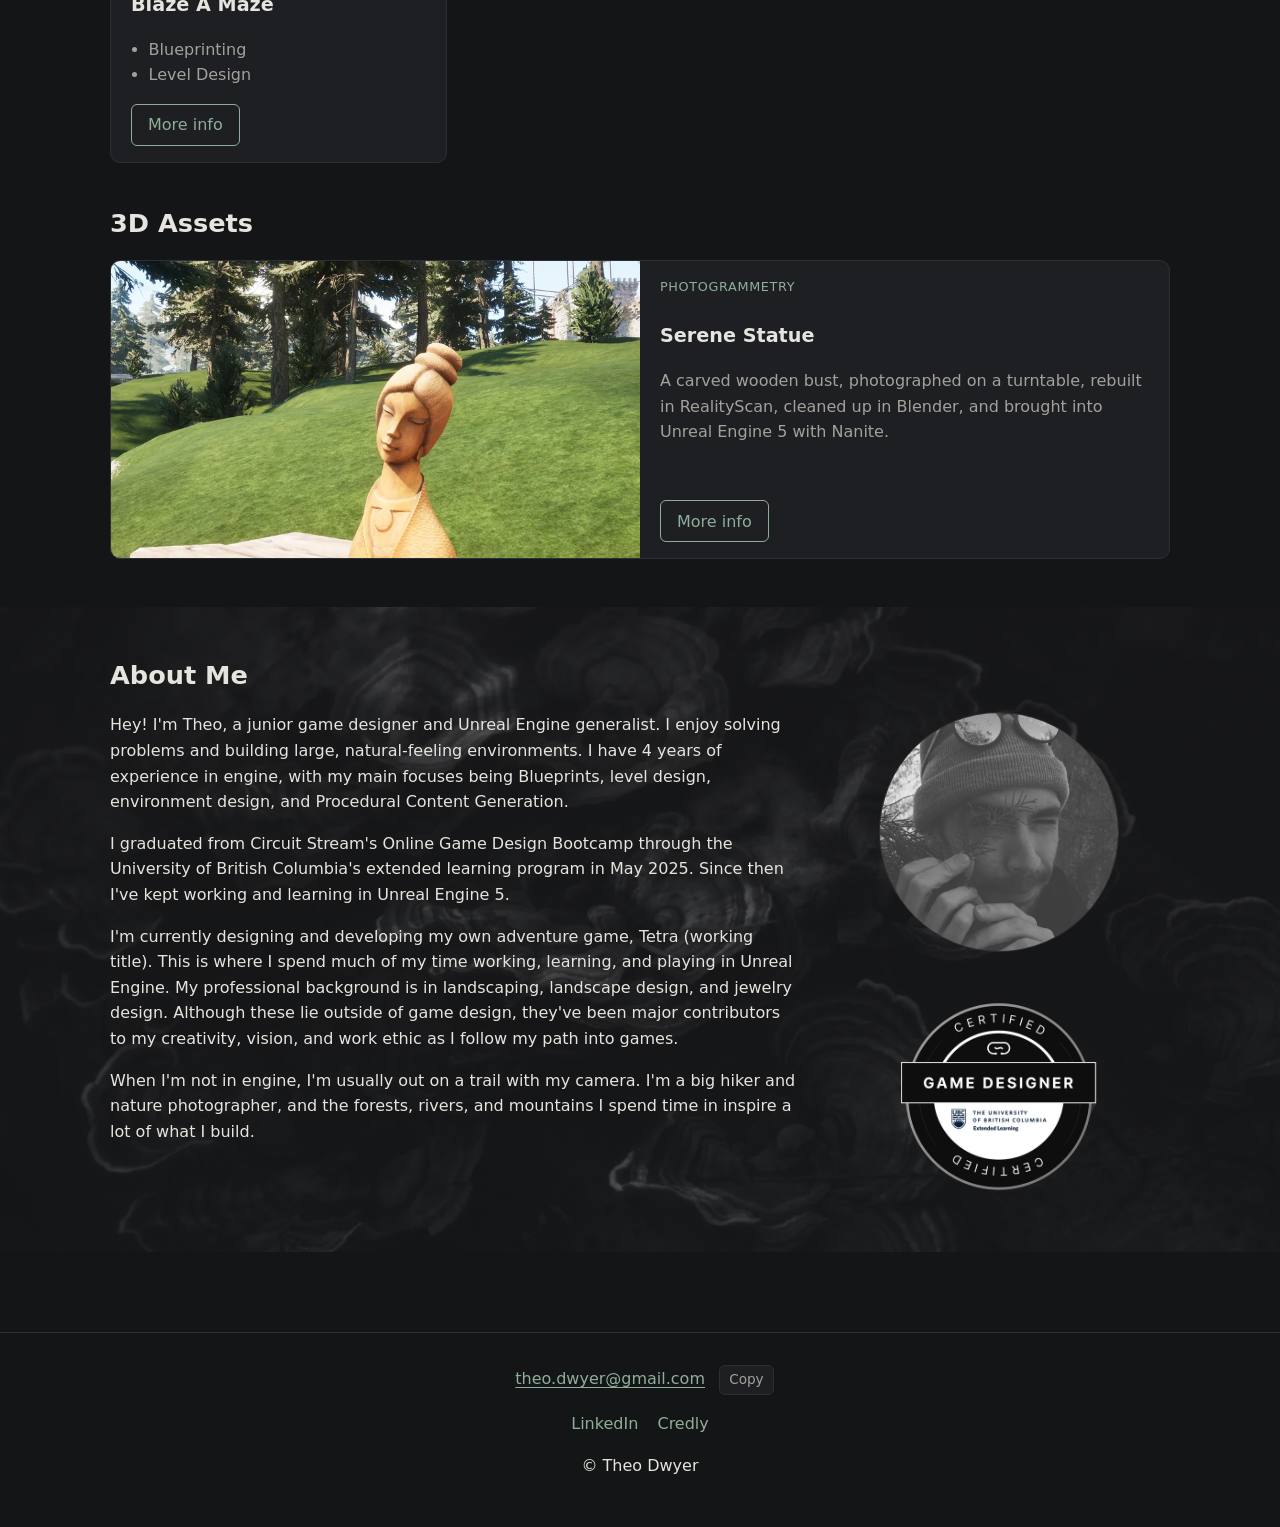
==== commit a0e9a54c: "Serene Statue: drop Nanite line, match home card wording Co-Authored-By: Claude Opus 5.5 <noreply@an" ====
--- a/index.html
+++ b/index.html
@@ -88,7 +88,7 @@
     <div class="body">
       <span class="tag">Photogrammetry</span>
       <h3>Serene Statue</h3>
-      <p class="muted">My first scanned asset: a carved wooden bust, photographed on a turntable, rebuilt in RealityScan, cleaned up in Blender, and brought into Unreal Engine 5 with Nanite.</p>
+      <p class="muted">A carved wooden bust, photographed on a turntable, rebuilt in RealityScan, cleaned up in Blender, and brought into Unreal Engine 5 with Nanite.</p>
       <a class="btn" href="serene-statue.html">More info</a>
     </div>
   </div>
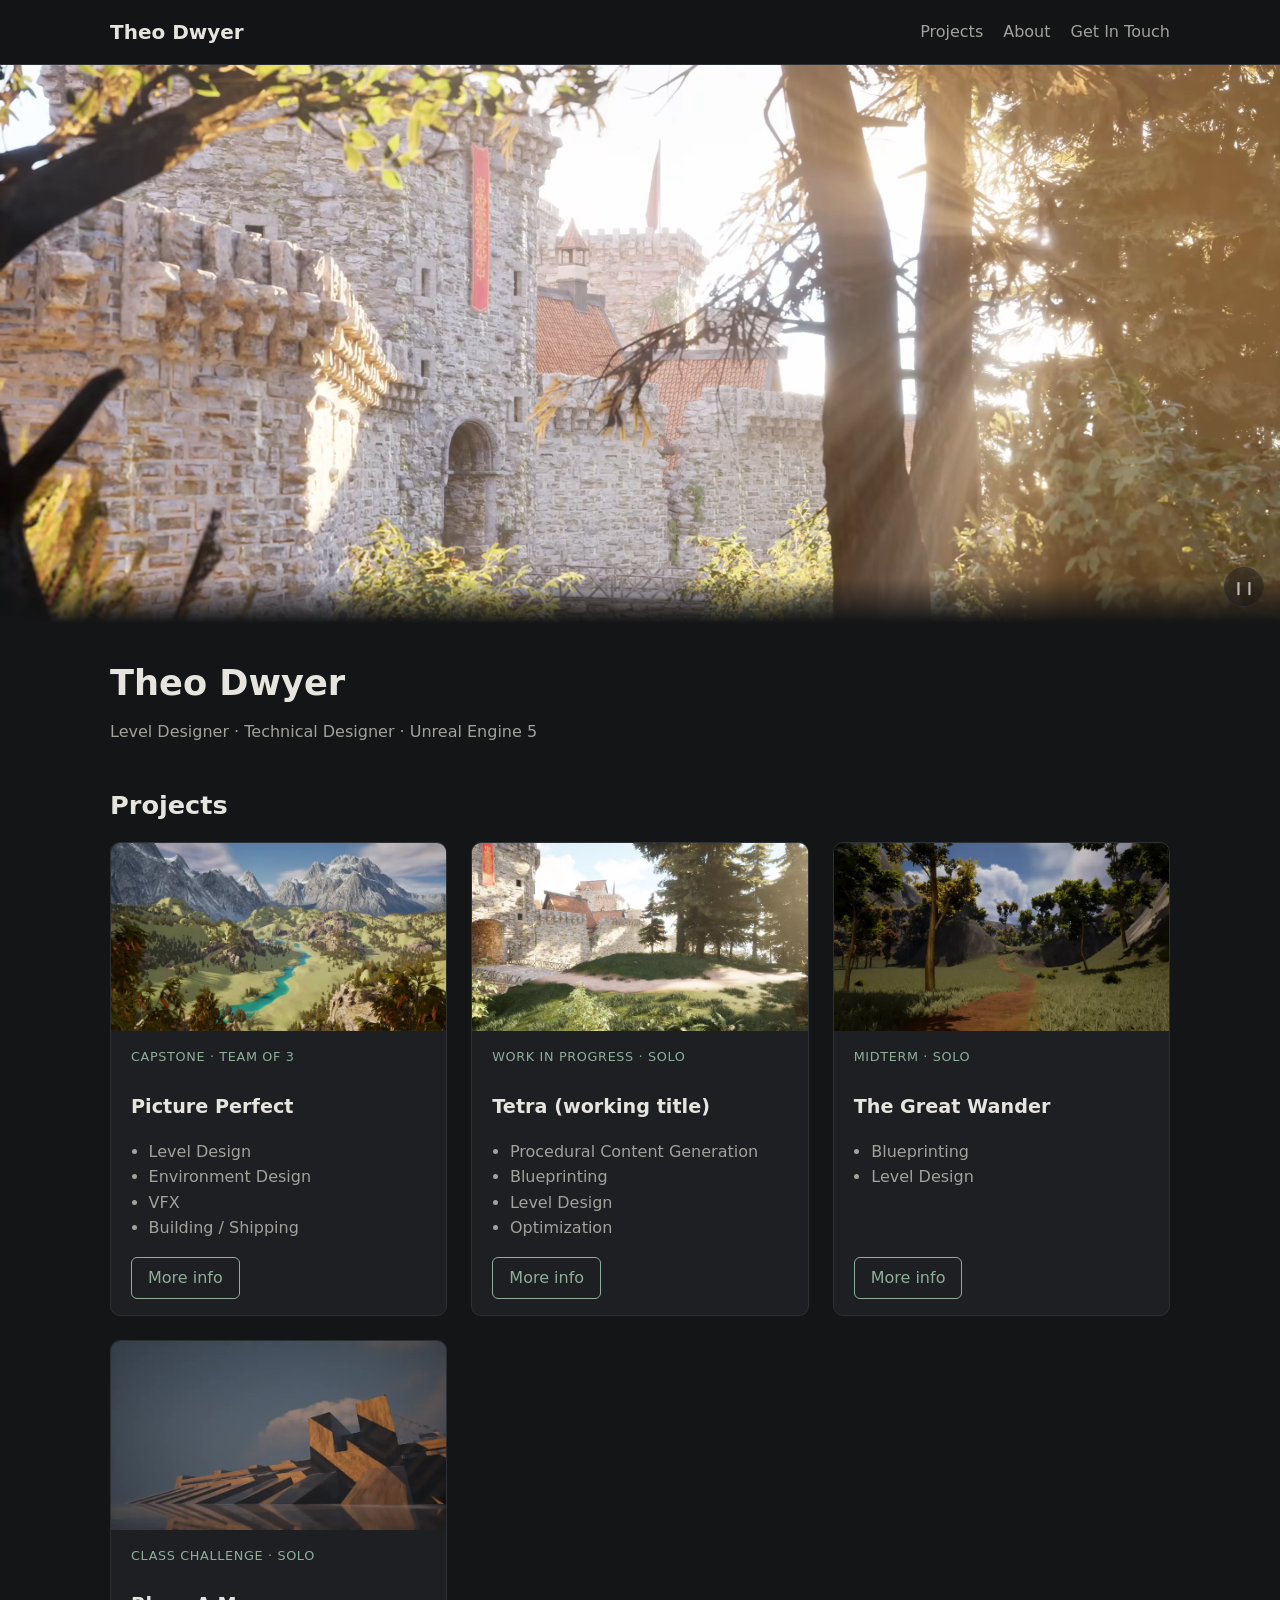
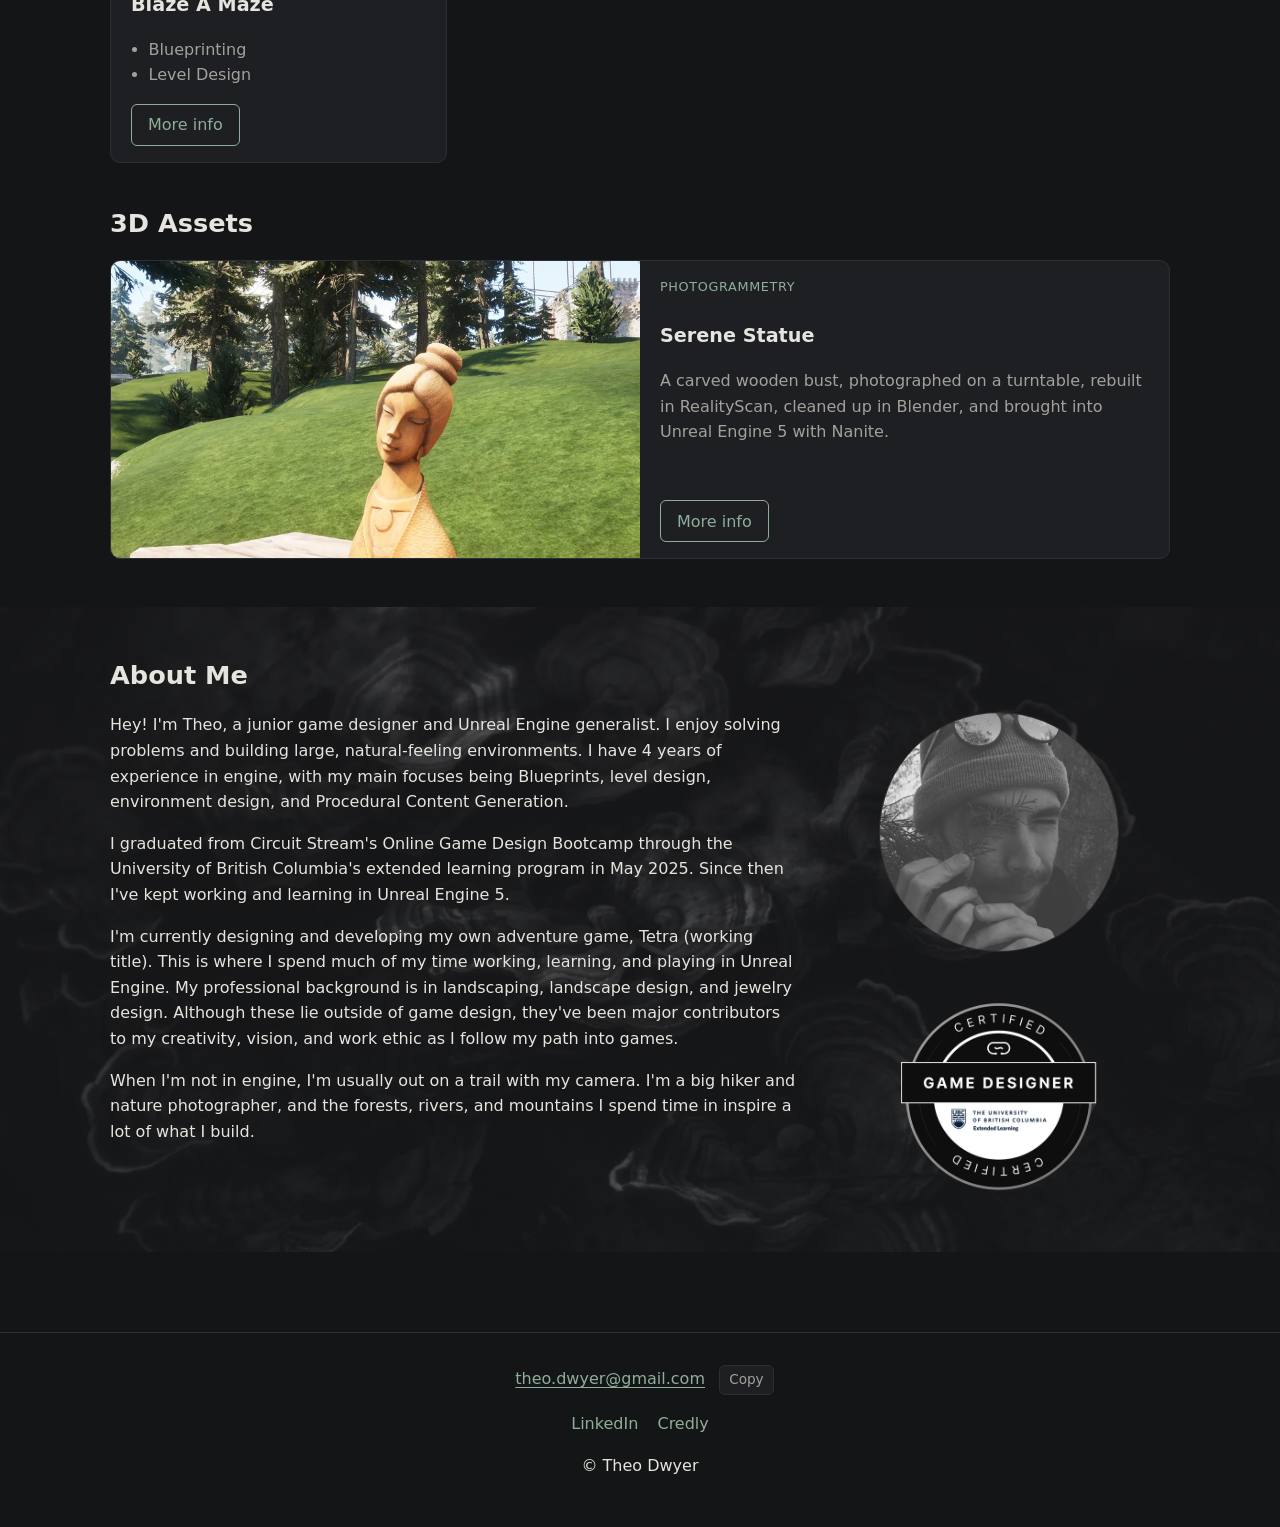
==== commit 5d4c269a: "Stop sideways scroll on desktop: clip the 100vw About band overflow The About band is 100vw wide, wh" ====
--- a/index.html
+++ b/index.html
@@ -5,7 +5,7 @@
 <meta name="viewport" content="width=device-width, initial-scale=1">
 <title>Theo Dwyer | Level & Technical Designer</title>
 <meta name="description" content="Portfolio of Theo Dwyer, junior level and technical designer working in Unreal Engine 5.">
-<link rel="stylesheet" href="style.css?v=13">
+<link rel="stylesheet" href="style.css?v=14">
 </head>
 <body>
 <header><nav>
--- a/style.css
+++ b/style.css
@@ -1,5 +1,6 @@
 :root{--bg:#141517;--panel:#1d1f22;--text:#e6e4df;--muted:#a3a19b;--accent:#8fae9a;--line:#2c2f33}
 *{box-sizing:border-box;margin:0;padding:0}
+html,body{overflow-x:clip} /* the full-width About band is 100vw, which includes the desktop scrollbar; clip the extra so the page never scrolls sideways */
 body{background:var(--bg);color:var(--text);font-family:system-ui,-apple-system,"Segoe UI",Roboto,sans-serif;line-height:1.6}
 [id]{scroll-margin-top:6rem}
 a{color:var(--accent);text-decoration:none}a:hover{text-decoration:underline}
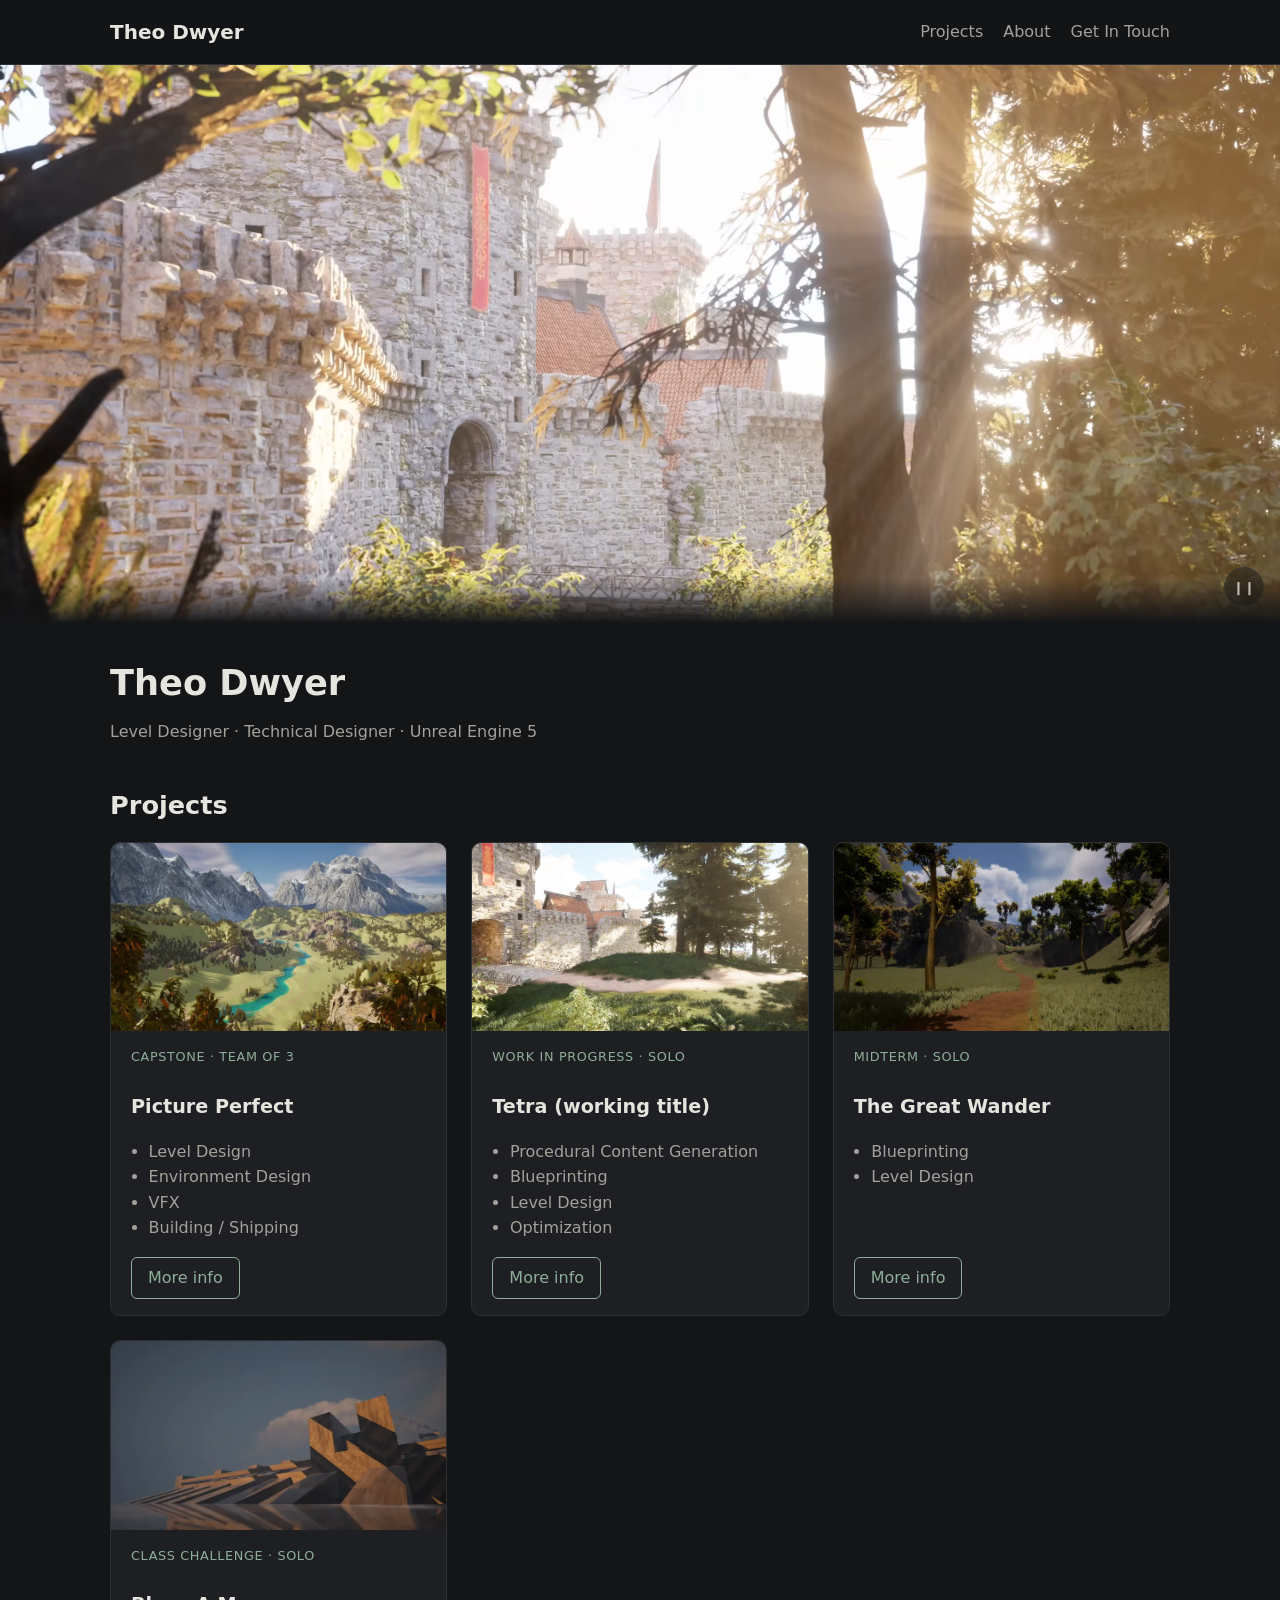
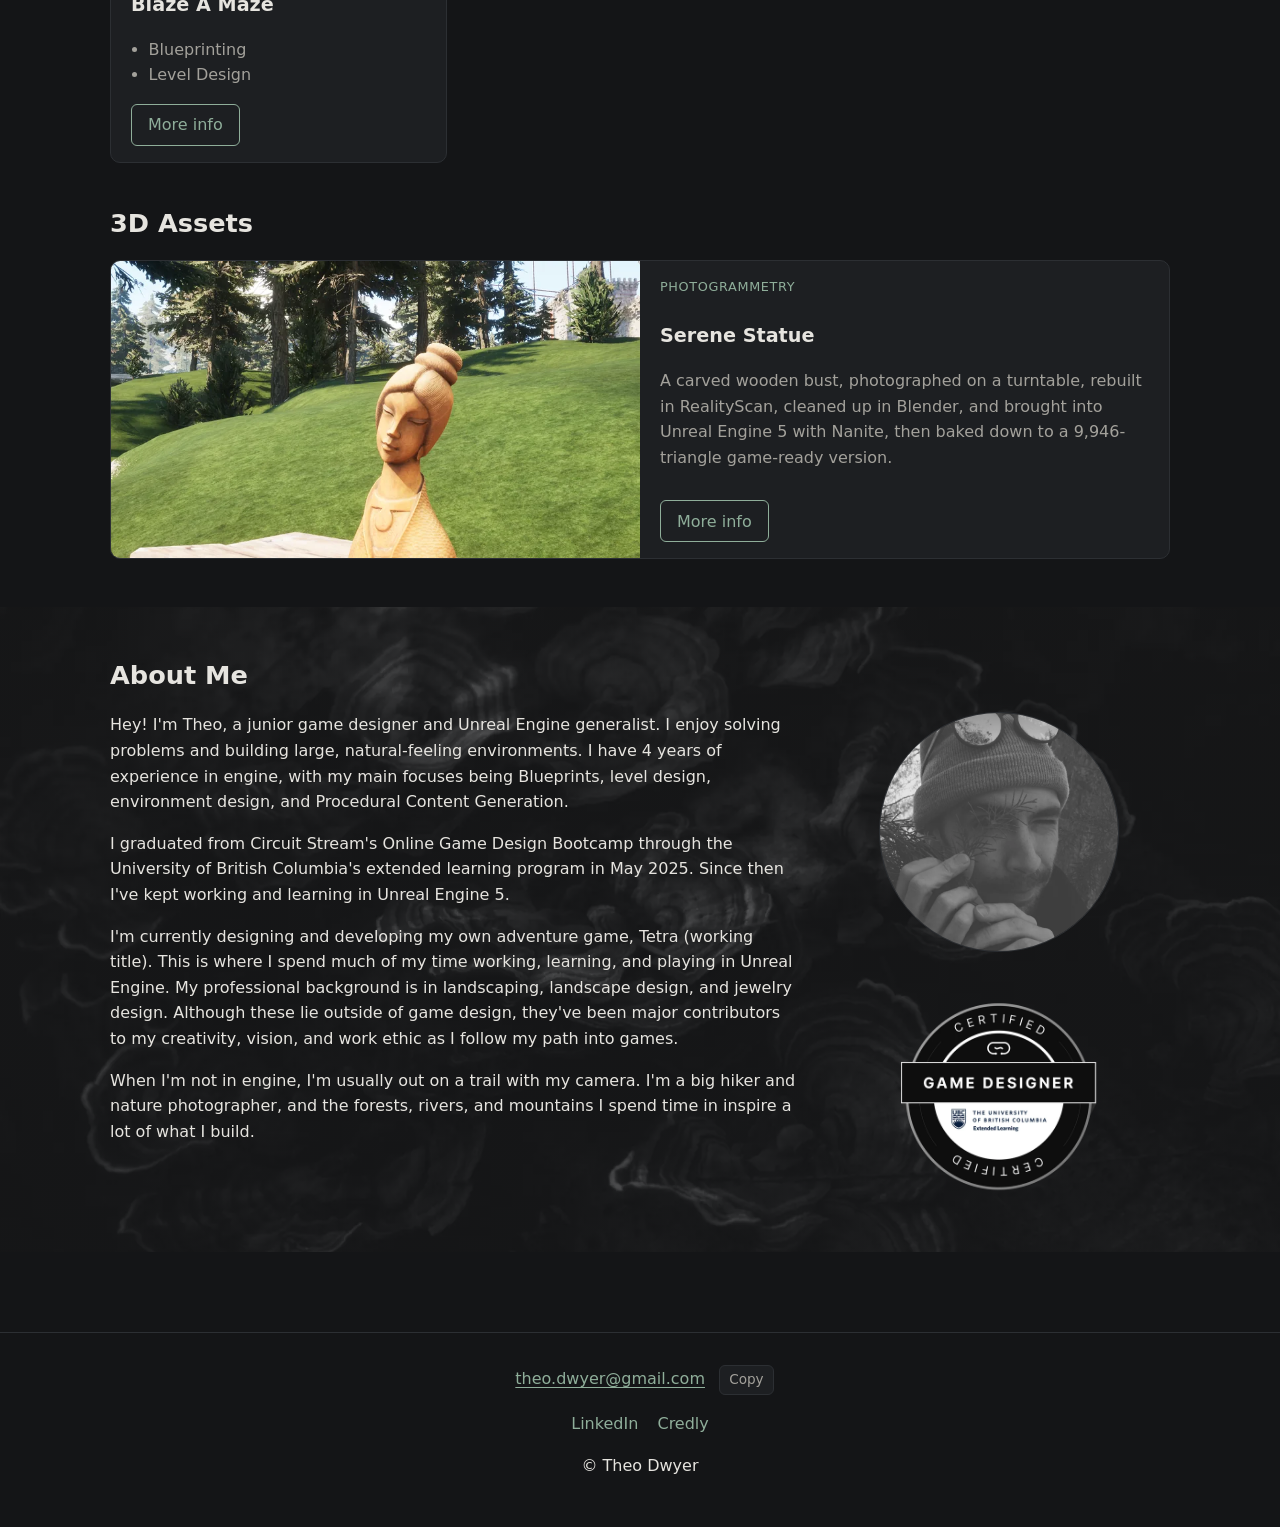
==== commit cdba7889: "Serene Statue: add Part 2 (baked game-ready low-poly) Co-Authored-By: Claude Opus 5.5 <noreply@anthr" ====
--- a/index.html
+++ b/index.html
@@ -88,7 +88,7 @@
     <div class="body">
       <span class="tag">Photogrammetry</span>
       <h3>Serene Statue</h3>
-      <p class="muted">A carved wooden bust, photographed on a turntable, rebuilt in RealityScan, cleaned up in Blender, and brought into Unreal Engine 5 with Nanite.</p>
+      <p class="muted">A carved wooden bust, photographed on a turntable, rebuilt in RealityScan, cleaned up in Blender, and brought into Unreal Engine 5 with Nanite, then baked down to a 9,946-triangle game-ready version.</p>
       <a class="btn" href="serene-statue.html">More info</a>
     </div>
   </div>
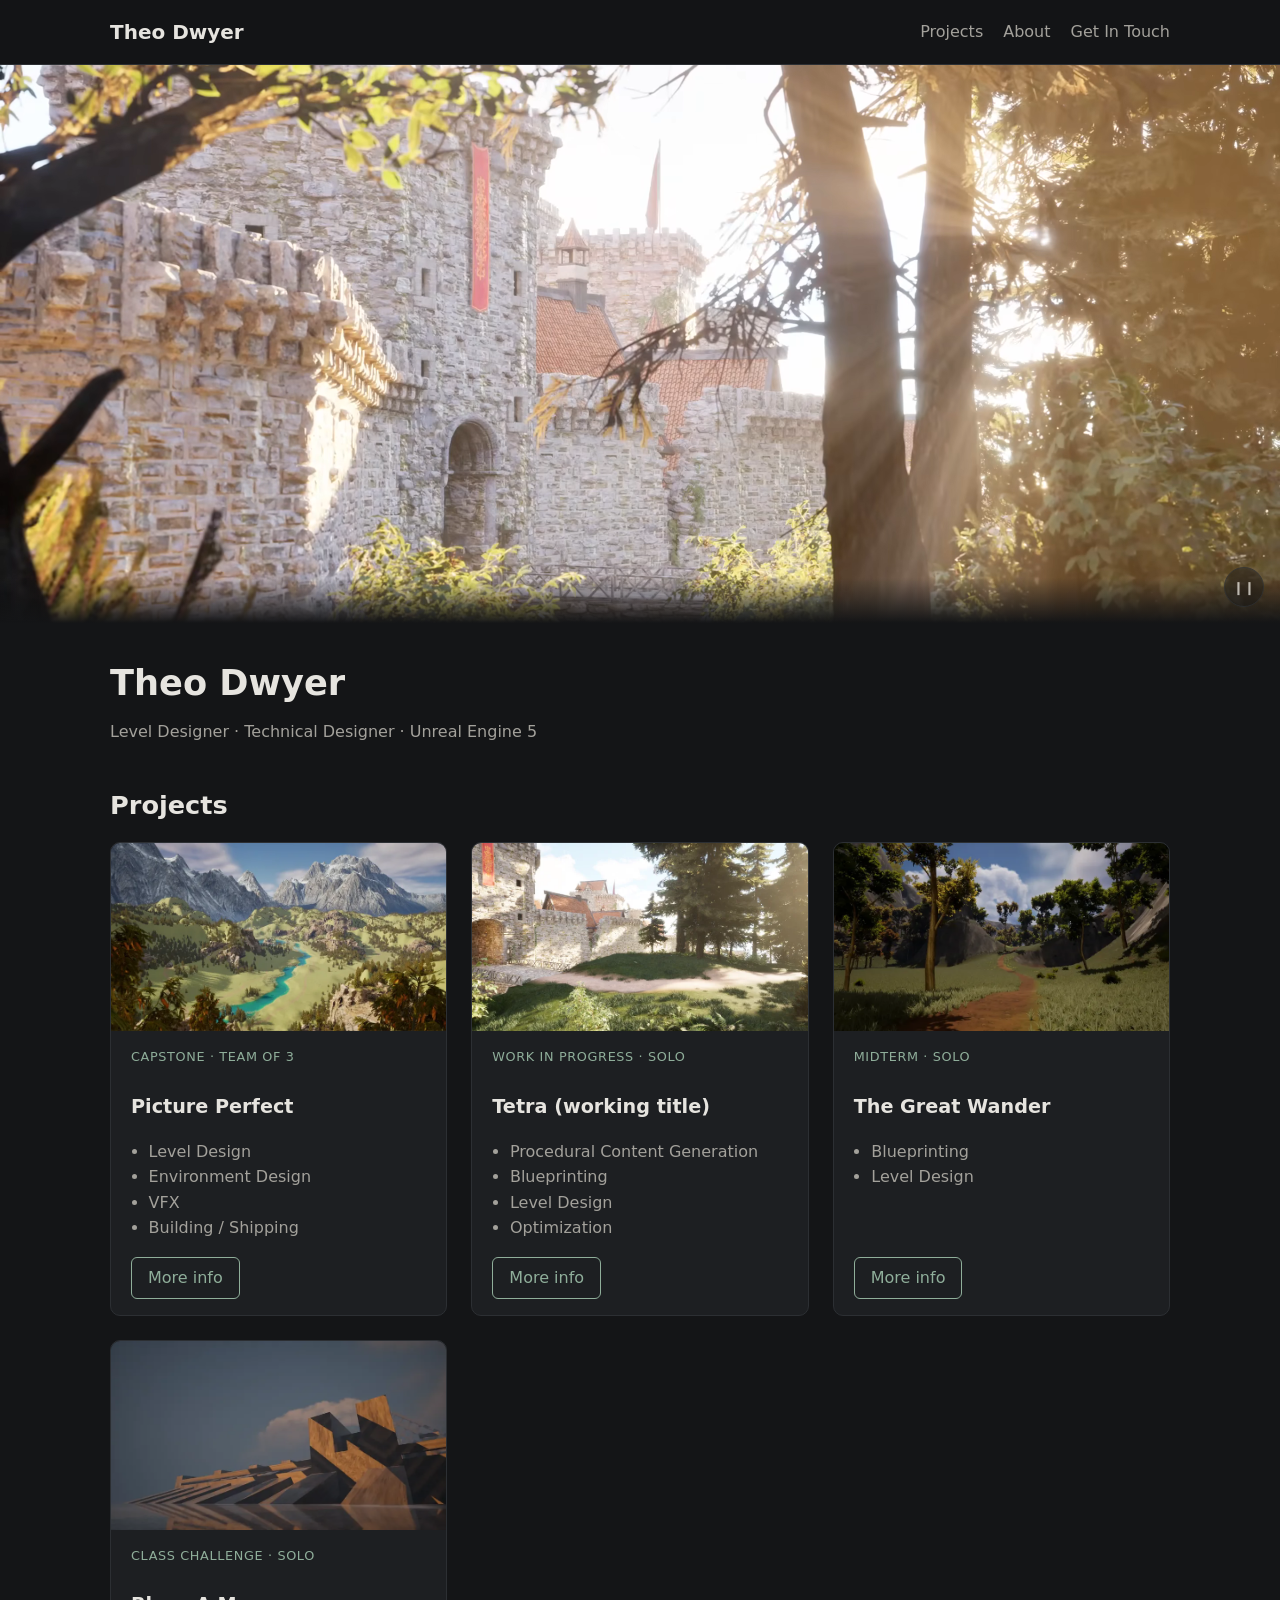
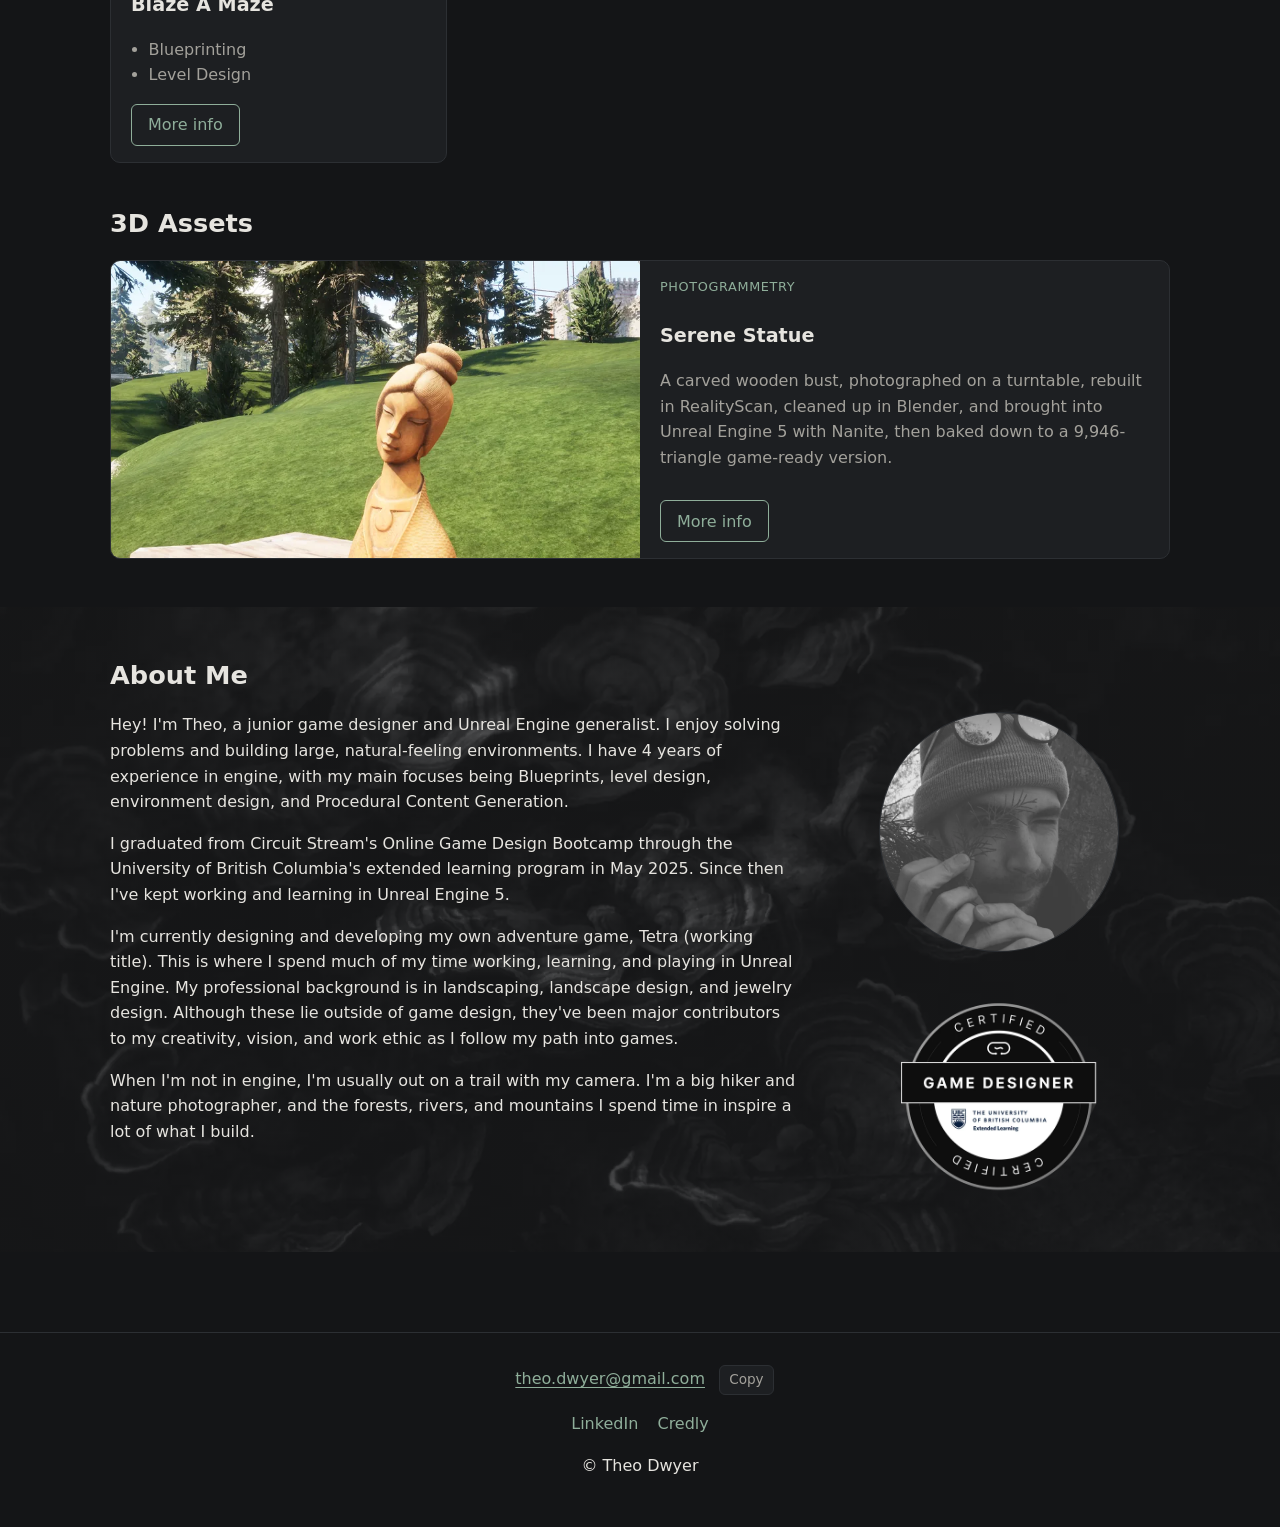
==== commit 2aaf2947: "Underline links inside body text; bump style.css to v=15 Co-Authored-By: Claude Opus 5.5 <noreply@an" ====
--- a/index.html
+++ b/index.html
@@ -5,7 +5,7 @@
 <meta name="viewport" content="width=device-width, initial-scale=1">
 <title>Theo Dwyer | Level & Technical Designer</title>
 <meta name="description" content="Portfolio of Theo Dwyer, junior level and technical designer working in Unreal Engine 5.">
-<link rel="stylesheet" href="style.css?v=14">
+<link rel="stylesheet" href="style.css?v=15">
 </head>
 <body>
 <header><nav>
--- a/style.css
+++ b/style.css
@@ -81,3 +81,5 @@
 .card.feature .card-img img{width:100%;height:100%}
 .card.feature .body p{margin:.5rem 0 1rem}
 @media(max-width:700px){.card.feature{grid-template-columns:1fr}.card.feature .card-img img{height:auto}}
+/* Links inside body text are underlined so they stand out from the text, not only by colour */
+main p a:not(.btn){text-decoration:underline;text-underline-offset:3px}
